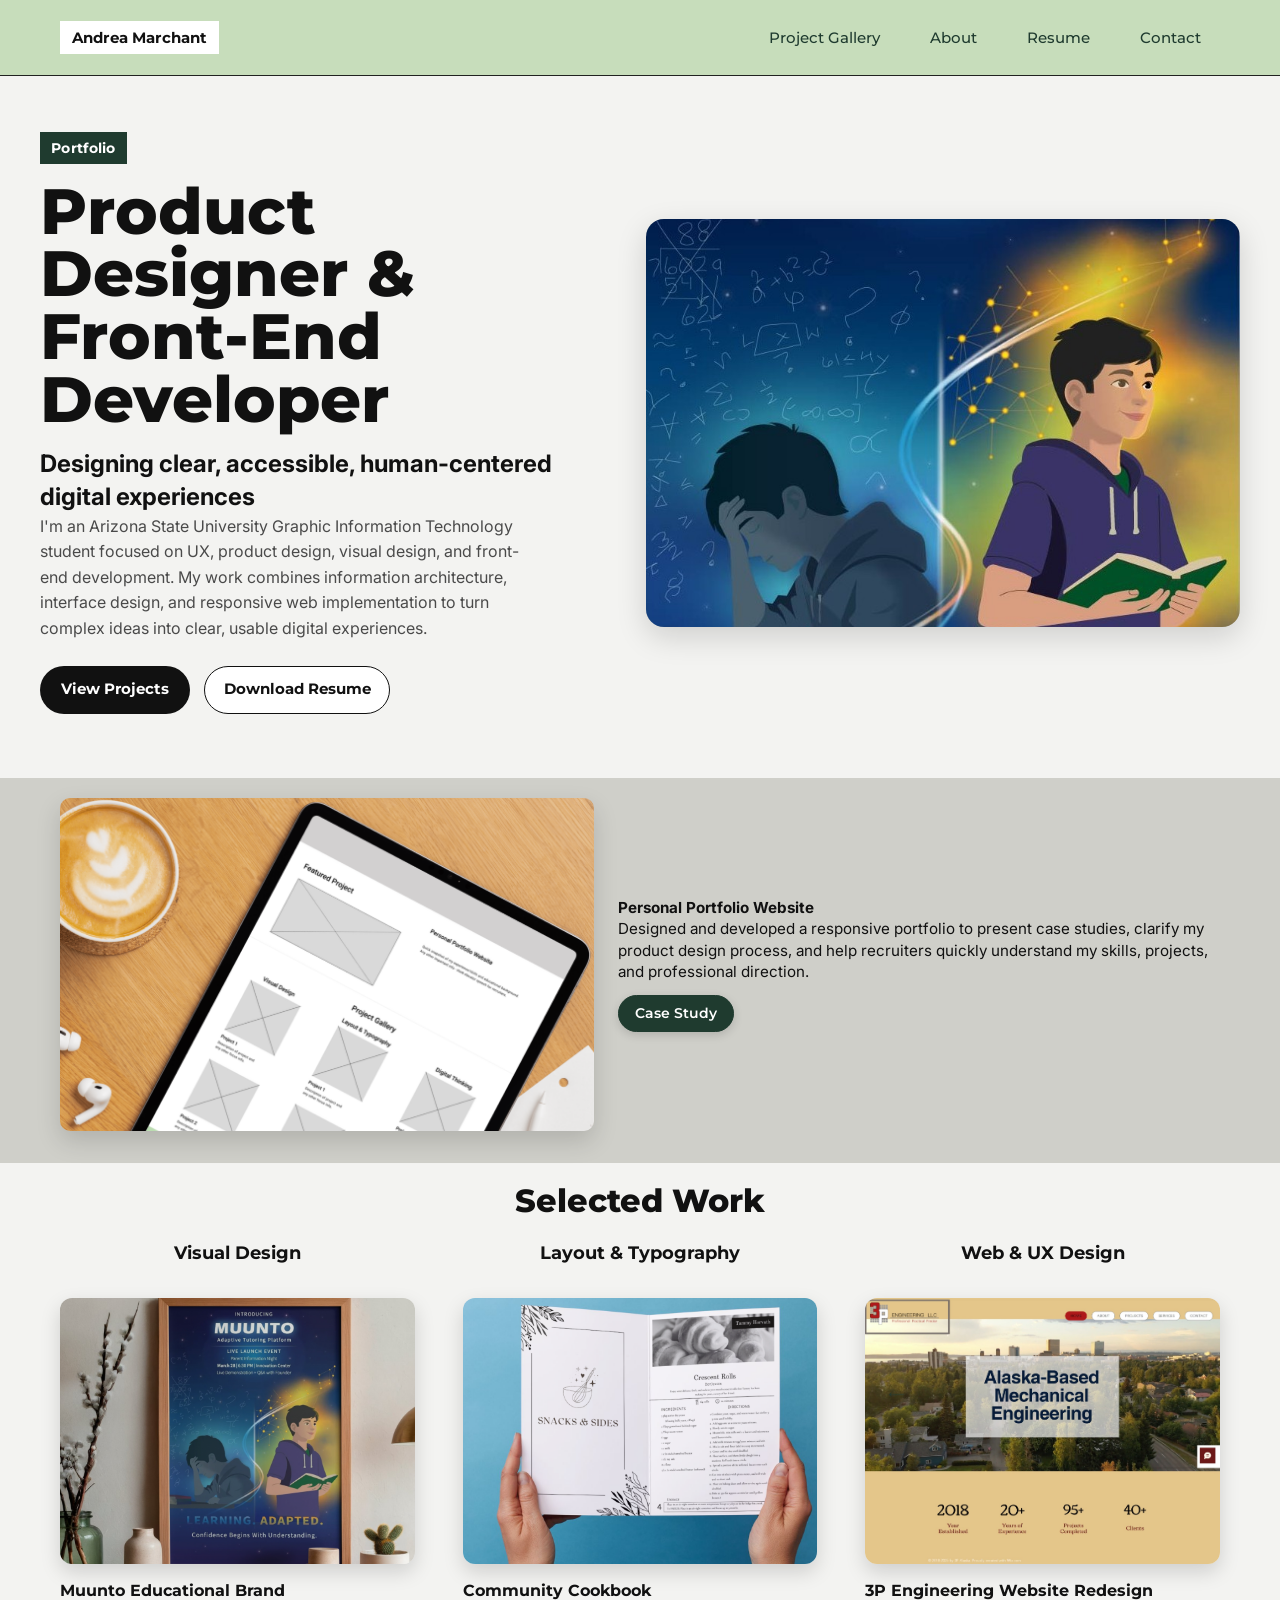
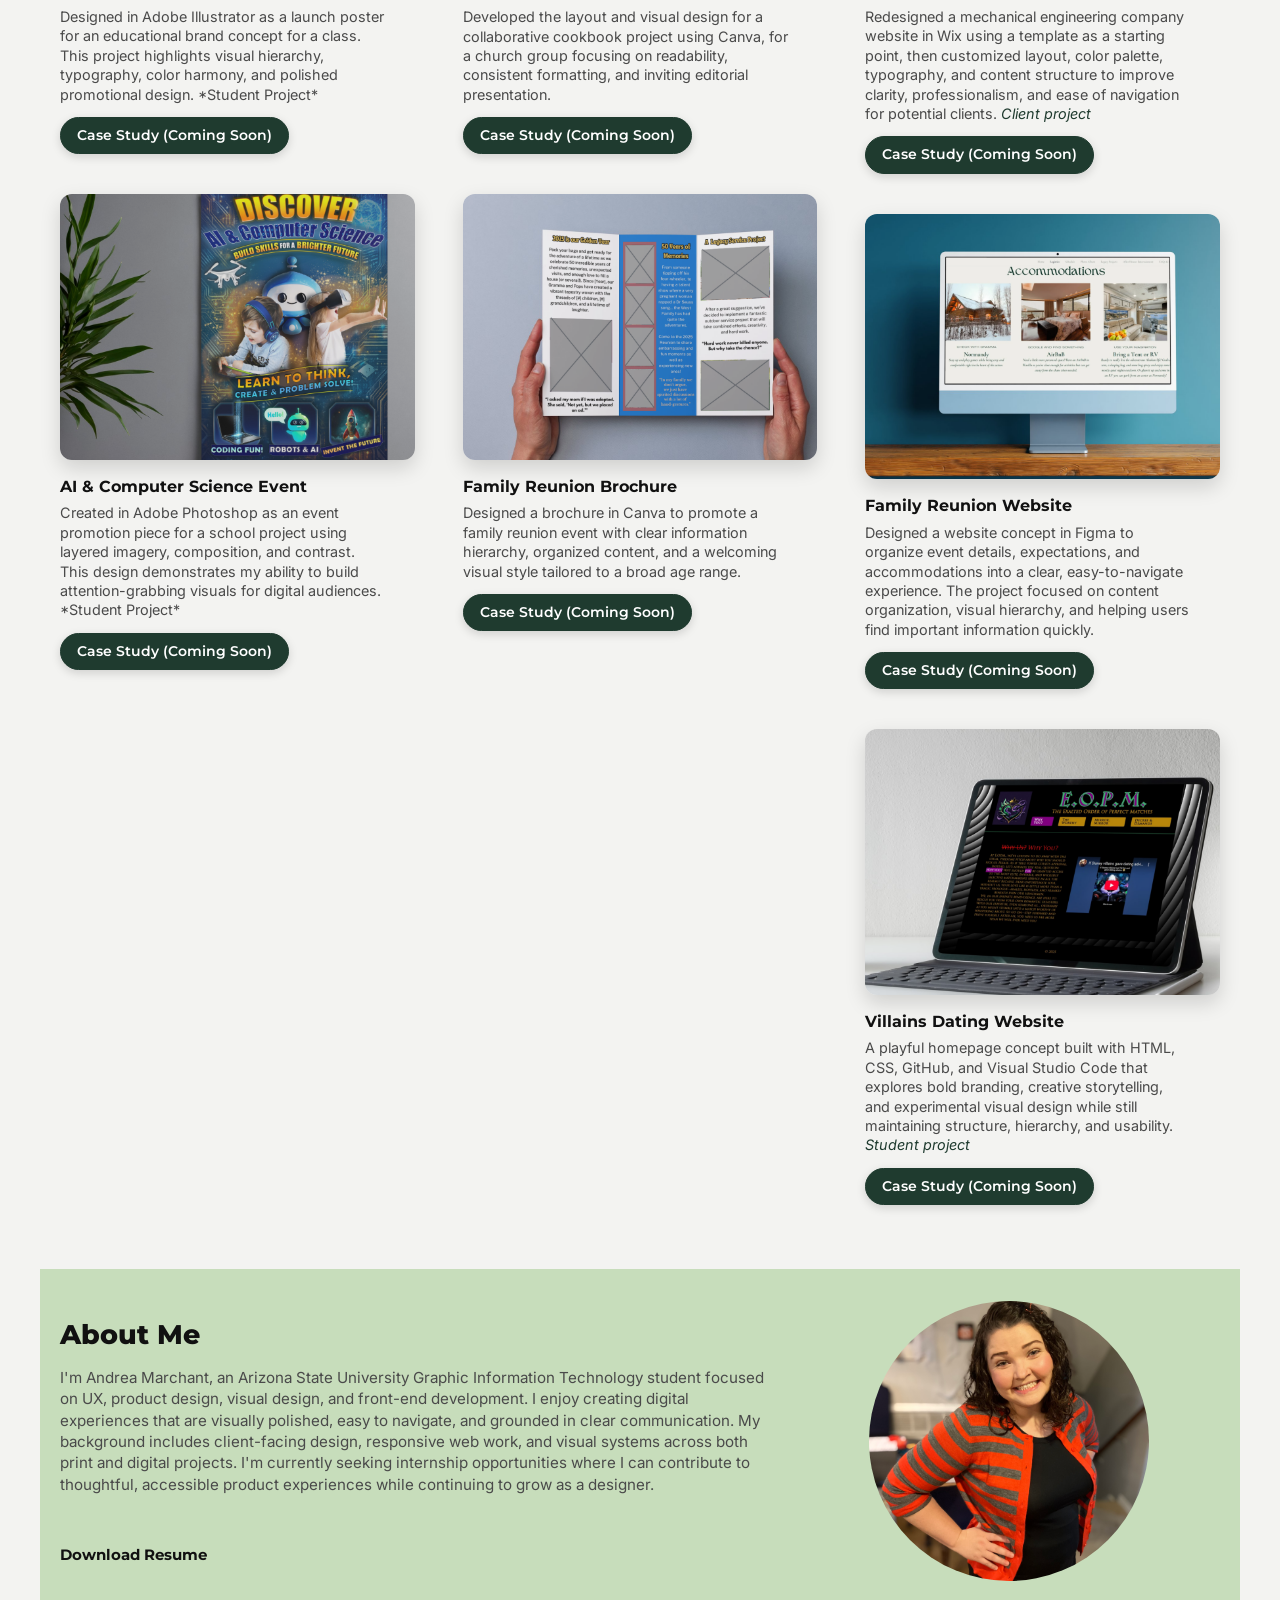
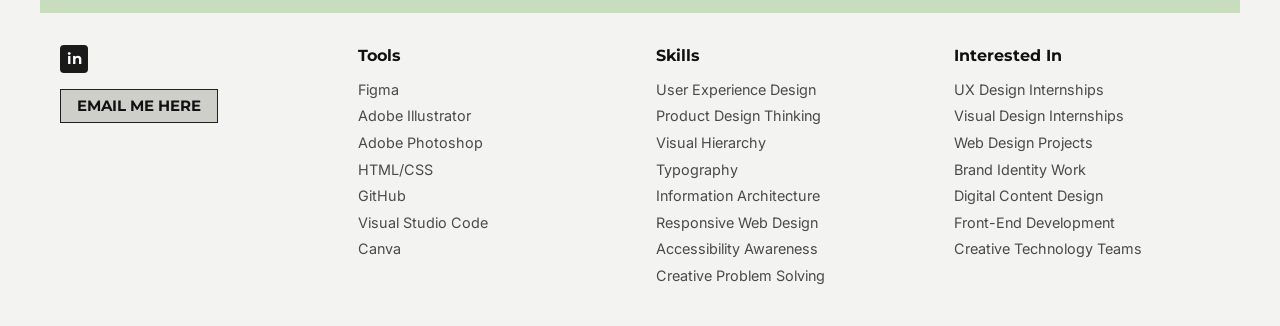
==== index.html @ f225ab4a "addition of engineering cs" ====
<!DOCTYPE html>
<html lang="en">
<head>
  <meta charset="UTF-8" />
  <meta name="viewport" content="width=device-width, initial-scale=1.0" />
  <title>Andrea Marchant | Portfolio</title>
  <meta
    name="description"
    content="Portfolio of Andrea Marchant, ASU Graphic Information Technology (UX) student and visual designer growing into UX."
  />
  <link rel="preconnect" href="https://fonts.googleapis.com" />
  <link rel="preconnect" href="https://fonts.gstatic.com" crossorigin />
  <link
    href="https://fonts.googleapis.com/css2?family=Montserrat:wght@400;500;600;700;800&family=Inter:wght@400;500;600;700&display=swap"
    rel="stylesheet"
  />
  <link rel="stylesheet" href="styles.css" />
  <link rel="icon" type="image/png" href="/andreamarchant/favicon.png">
</head>
<body>
  <header class="site-header">
    <div class="header-inner">
      <a href="#top" class="brand">Andrea Marchant</a>

      <nav class="main-nav" aria-label="Main Navigation">
        <ul>
            <li><a href="#projects">Project Gallery</a></li>
            <li><a href="#about">About</a></li>
            <li><a href="projects/Andrea - UX Resume.pdf">Resume</a></li>
            <li><a href="#contact">Contact</a></li>
        </ul>
      </nav>
    </div>
  </header>

  <main id="top">
    <section class="hero-section">
  <div class="hero-shell">
    <div class="hero-text">
      <p class="hero-eyebrow">Portfolio</p>
      <h1>Product Designer & Front-End Developer</h1>
      <h2>Designing clear, accessible, human-centered digital experiences</h2>
        <p class="hero-description">
          I'm an Arizona State University Graphic Information Technology student focused on UX,
          product design, visual design, and front-end development. My work combines information
          architecture, interface design, and responsive web implementation to turn complex ideas
          into clear, usable digital experiences.
        </p>

      <div class="hero-actions">
        <a href="#projects" class="hero-button primary-button">View Projects</a>
        <a href="projects/Andrea - UX Resume.pdf" class="hero-button secondary-button">Download Resume</a>
      </div>
    </div>

    <div class="hero-visual">
      <div class="hero-image-frame">
        <img
          src="images/muunto-launch-poster.jpg"
          alt="Muunto company launch poster design"
        />
      </div>
    </div>
  </div>
</section>

<section class="featured-project">
  <div class="container">
    <div class="featured-card">

      <img src="images/portfolio-mockup.png" alt="Portfolio Website Preview">

      <div class="featured-content">
        <h3>Personal Portfolio Website</h3>

          <p>
            Designed and developed a responsive portfolio to present case studies, clarify my
            product design process, and help recruiters quickly understand my skills, projects,
            and professional direction.
          </p>

        <div class="case-study-actions">
                <a href="projects/portfolio.html" class="cs-button">Case Study</a>
        </div>

      </div>

    </div>

  </div>
</section>

    <section id="projects" class="projects-section">
      <div class="section-heading centered">
        <h2>Selected Work</h2>
      </div>

      <div class="projects-grid">
        <div class="project-column">
          <h3 class="category-title">Visual Design</h3>

          <article class="project-card">
            <img
              src="images/muunto-launch-poster.png"
              alt="Muunto launch poster"
              class="project-image"
            />
            <h4>Muunto Educational Brand</h4>
            <p>
                Designed in Adobe Illustrator as a launch poster for an educational  
                brand concept for a class. This project highlights visual hierarchy, 
                typography, color harmony, and polished promotional design. *Student Project*
            </p>

            <div class="case-study-actions">
                <a href="projects/muunto.html" class="cs-button">Case Study (Coming Soon)</a>
            </div>
          </article>

          <article class="project-card">
            <img
              src="images/ai-cs poster Mockup.png"
              alt="AI computer science poster"
              class="project-image"
            />
            <h4>AI & Computer Science Event</h4>
            <p>
                Created in Adobe Photoshop as an event promotion piece for a school 
                project using layered imagery, composition, and contrast. This design 
                demonstrates my ability to build attention-grabbing visuals for digital audiences.
                *Student Project*
            </p>
            <div class="case-study-actions">
                <a href="projects/ai-poster.html" class="cs-button">Case Study (Coming Soon)</a>
            </div>
          </article>
        </div>

        <div class="project-column">
          <h3 class="category-title">Layout &amp; Typography</h3>

          <article class="project-card">
            <img
              src="images/community-cookbook.png"
              alt="Community cookbook design"
              class="project-image"
            />
            <h4>Community Cookbook</h4>
            <p> 
                Developed the layout and visual design for a collaborative cookbook project using Canva, 
                for a church group focusing on readability, consistent formatting, and  
                inviting editorial presentation.
            </p>
            <div class="case-study-actions">
                <a href="projects/cookbook.html" class="cs-button">Case Study (Coming Soon)</a>
            </div>
          </article>

          <article class="project-card">
            <img
              src="images/reunion-brochure.png"
              alt="Family reunion brochure"
              class="project-image"
            />
            <h4>Family Reunion Brochure</h4>
            <p>
                Designed a brochure in Canva to promote a family reunion event with clear information 
                hierarchy, organized content, and a welcoming visual style tailored to a
                broad age range.
            </p>
            <div class="case-study-actions">
                <a href="projects/brochure.html" class="cs-button">Case Study (Coming Soon)</a>
            </div>
          </article>
        </div>

        <div class="project-column">
          <h3 class="category-title">Web & UX Design</h3>

          <article class="project-card">
            <img
              src="images/engineering-company-website.jpg"
              alt="3P Engineering website redesign"
              class="project-image"
            />
            <h4>3P Engineering Website Redesign</h4>
            <p>
              Redesigned a mechanical engineering company website in Wix using a template as a starting
              point, then customized layout, color palette, typography, and content structure to improve
              clarity, professionalism, and ease of navigation for potential clients. <em>Client project</em>
            </p>
            <div class="case-study-actions">
              <a href="projects/3p-engineering.html" class="cs-button">Case Study (Coming Soon)</a>
            </div>
          </article>

          <article class="project-card">
            <img
              src="images/reunion-website_accomodations.png"
              alt="Family reunion website"
              class="project-image"
            />
            <h4>Family Reunion Website</h4>
            <p>
              Designed a website concept in Figma to organize event details, expectations, and accommodations
              into a clear, easy-to-navigate experience. The project focused on content organization,
              visual hierarchy, and helping users find important information quickly.
            </p>
            <div class="case-study-actions">
                <a href="projects/reunion-website.html" class="cs-button">Case Study (Coming Soon)</a>
            </div>
          </article>

          <article class="project-card">
            <img
              src="images/eopm-website-concept.png"
              alt="Villain dating website"
              class="project-image"
            />
            <h4>Villains Dating Website</h4>
            <p>
              A playful homepage concept built with HTML, CSS, GitHub, and Visual Studio Code that explores
              bold branding, creative storytelling, and experimental visual design while still maintaining
              structure, hierarchy, and usability. <em>Student project</em>
            </p>
            <div class="case-study-actions">
                <a href="projects/eopm.html" class="cs-button">Case Study (Coming Soon)</a>
            </div>
          </article>
        </div>
      </div>
    </section>

    <section id="about" class="about-section">
      <div class="about-content">
        <div class="about-text">
          <h2>About Me</h2>
          <p>
            I'm Andrea Marchant, an Arizona State University Graphic Information Technology
            student focused on UX, product design, visual design, and front-end development.
            I enjoy creating digital experiences that are visually polished, easy to navigate,
            and grounded in clear communication. My background includes client-facing design,
            responsive web work, and visual systems across both print and digital projects.
            I'm currently seeking internship opportunities where I can contribute to thoughtful,
            accessible product experiences while continuing to grow as a designer.
          </p>

          <a id="resume" href="projects/Andrea - UX Resume.pdf" class="resume-link">Download Resume</a>
        </div>

        <div class="about-visual">
          <img
            src="images/Andrea 2.jpg"
            alt="Portrait of Andrea"
            class="ellipse-placeholder"
          />
        </div>
      </div>
    </section>
  </main>

  <footer id="contact" class="site-footer">
    <div class="footer-grid">
      <div class="footer-column contact-column">
        <a href="https://www.linkedin.com/in/andrea-marchant-09262a3b6" 
            class="linkedin-icon"
            target="_blank"
            rel="noopener">
            in
        </a>
        <a href="mailto:almarch3@asu.edu" class="email-box">EMAIL ME HERE</a>
      </div>

      <div class="footer-column">
        <h3>Tools</h3>
        <ul>
          <li>Figma</li>
          <li>Adobe Illustrator</li>
          <li>Adobe Photoshop</li>
          <li>HTML/CSS</li>
          <li>GitHub</li>
          <li>Visual Studio Code</li>
          <li>Canva</li>
        </ul>
      </div>

      <div class="footer-column">
        <h3>Skills</h3>
        <ul>
          <li>User Experience Design</li>
          <li>Product Design Thinking</li>
          <li>Visual Hierarchy</li>
          <li>Typography</li>
          <li>Information Architecture</li>
          <li>Responsive Web Design</li>
          <li>Accessibility Awareness</li>
          <li>Creative Problem Solving</li>
        </ul>
      </div>

      <div class="footer-column">
        <h3>Interested In</h3>
        <ul>
          <li>UX Design Internships</li>
          <li>Visual Design Internships</li>
          <li>Web Design Projects</li>
          <li>Brand Identity Work</li>
          <li>Digital Content Design</li>
          <li>Front-End Development</li>
          <li>Creative Technology Teams</li>
        </ul>
      </div>
    </div>
  </footer>
</body>
</html>
---- styles.css ----
:root {
  --bg: #f3f3f1;
  --green: #c7ddbb;
  --dk-green: #1f3b2f;
  --text: #111111;
  --muted: #4a4a4a;
  --border: #cfcfc9;
  --border-dark: #202220;
  --shadow: rgba(0,0,0,0.15);
  --white: #ffffff;
  --max-width: 1200px;
  --radius: 10px;
}

* {
  box-sizing: border-box;
  margin: 0;
  padding: 0;
}

html {
  scroll-behavior: smooth;
  scroll-padding-top: 110px;
}

body {
  background: var(--bg);
  color: var(--text);
  font-family: "Inter", sans-serif;
  line-height: 1.4;
}

img {
  display: block;
  width: 100%;
  max-width: 100%;
}

a {
  color: inherit;
  text-decoration: none;
}

ul {
  list-style: none;
}

/* Header */
.site-header {
    position: sticky;
    top: 0;
    z-index: 1000;
    background: var(--green);
    backdrop-filter: blur(10px);
    -webkit-backdrop-filter: blur(10px);
    border-bottom: 1px solid var(--border-dark);
}

.header-inner {
  max-width: var(--max-width);
  margin: 0 auto;
  padding: 1rem 1.25rem;
  display: flex;
  justify-content: space-between;
  align-items: center;
  gap: 1rem;
}

.brand {
  display: inline-block;
  background: var(--white);
  padding: 0.35rem 0.75rem;
  font-family: "Montserrat", sans-serif;
  font-size: 0.95rem;
  font-weight: 700;
  letter-spacing: 0.01em;
}

.main-nav {
  display: flex;
  align-items: center;
  gap: 1.5rem;
  flex-wrap: wrap;
}

.main-nav a {
  font-family: "Montserrat", sans-serif;
  font-size: 0.95rem;
  font-weight: 500;
}

nav ul {
    display: flex;
    gap: 12px;
    list-style: none;
    padding: 0;
    margin: 0;
}

nav ul li a {
    display: inline-block;
    padding: 10px 18px;
    border-radius: 999px;
    text-decoration: none;
    color: var(--dk-green);
    background: transparent;
    border: 1.5px solid transparent;
    transition: 
        background-color 0.25s ease, 
        color 0.25s ease, 
        box-shadow 0.25s ease, 
        border-color 0.25s ease, 
        transform 0.2s ease;
}

nav ul li a:hover {
    background: var(--white);
    border-color: var(--border-dark);
    box-shadow: 0 4px 14px var(--shadow);
    transform: translateY(-1px);
}

nav ul li a.active,
nav ul li a[aria-current="page"] {
    background: var(--white);
    color: var(--dk-green);
    border-color: var(--border-dark);
    box-shadow: 0 4px 14px var(--shadow);
}

/* Hero */
.hero-section {
  padding: 3.5rem 1.25rem 4rem;
}

.hero-shell {
  max-width: var(--max-width);
  margin: 0 auto;
  display: grid;
  grid-template-columns: 1fr 1.05fr;
  gap: 2.5rem;
  align-items: center;
}

.hero-text {
  max-width: 520px;
}

.hero-eyebrow {
  display: inline-block;
  margin-bottom: 1rem;
  padding: 0.35rem 0.7rem;
  background: var(--dk-green);
  font-family: "Montserrat", sans-serif;
  font-size: 0.9rem;
  font-weight: 700;
  letter-spacing: 0.02em;
  color: var(--white);
}

.hero-text h1 {
  font-family: "Montserrat", sans-serif;
  font-size: clamp(2.6rem, 5vw, 4.4rem);
  font-weight: 800;
  line-height: 0.98;
  margin-bottom: 1rem;
}

.hero-description {
  max-width: 480px;
  font-size: 1rem;
  line-height: 1.6;
  color: var(--muted);
  margin-bottom: 1.5rem;
}

.hero-actions {
  display: flex;
  gap: 0.9rem;
  flex-wrap: wrap;
}

.hero-button {
  display: inline-flex;
  align-items: center;
  justify-content: center;
  min-width: 150px;
  padding: 0.8rem 1.15rem;
  border-radius: 999px;
  font-family: "Montserrat", sans-serif;
  font-size: 0.92rem;
  font-weight: 700;
  transition: transform 0.2s ease, opacity 0.2s ease, background 0.2s ease;
}

.hero-button:hover {
  transform: translateY(-1px);
}

.primary-button {
  background: var(--text);
  color: var(--white);
}

.secondary-button {
  background: var(--white);
  border: 1px solid var(--text);
}

.hero-visual {
  display: flex;
  justify-content: flex-end;
}

.hero-image-frame {
  width: 100%;
  max-width: 640px;
  border-radius: 18px;
  overflow: hidden;
  background: var(--border);
  box-shadow: 0 10px 30px var(--shadow);
}

.hero-image-frame img {
  width: 100%;
  aspect-ratio: 16 / 11;
  object-fit: cover;
}

/* Responsive hero */
@media (max-width: 980px) {
  .hero-shell {
    grid-template-columns: 1fr;
    gap: 2rem;
  }

  .hero-text {
    max-width: 100%;
  }

  .hero-description {
    max-width: 100%;
  }

  .hero-visual {
    justify-content: flex-start;
  }

  .hero-image-frame {
    max-width: 100%;
  }
}

@media (max-width: 700px) {
  .hero-section {
    padding: 2rem 1.25rem 3rem;
  }

  .hero-actions {
    flex-direction: column;
    align-items: flex-start;
  }

  .hero-button {
    width: 100%;
    max-width: 220px;
  }
}

/* Featured Project */
.featured-project {
  padding: 1.25rem 0 2rem;
  background: var(--border);
}

.featured-project .container {
    max-width: var(--max-width);
    margin: 0 auto;
    padding: 0 1.25rem;
}

.featured-card {
  display: grid;
  grid-template-columns: minmax(280px, 42%) 1fr;
  gap: 1.5rem;
  align-items: center;
}

.featured-card img {
  width: 100%;
  aspect-ratio: 16/10;
  object-fit: cover;
  object-position: center top;
  border-radius: 10px;
  box-shadow: 0 10px 25px var(--shadow);
}

.featured-content h3 {
    font-size: 0.95rem;
    line-height: 1.4;
}

.featured-content p {
    font-size: 0.95rem;
    line-height: 1.4;
}

.project-button {
  display: inline-block;
  margin-top: 1rem;
  padding: 10px 18px;
  background: var(--dk-green);
  color: white;
  border-radius: 6px;
  text-decoration: none;
}

.project-button:hover {
  background: var(--dk-green);
}

/* Case Study Button Container */
.case-study-actions {
  margin-top: 0.8rem;
}

.cs-button {
  display: inline-flex;
  align-items: center;
  justify-content: center;

  padding: 8px 16px;

  font-family: "Montserrat", sans-serif;
  font-size: 0.85rem;
  font-weight: 600;

  color: var(--white);
  background: var(--dk-green);

  border-radius: 999px;
  border: 1px solid var(--dk-green);

  transition: 
    transform 0.2s ease,
    box-shadow 0.2s ease,
    background 0.2s ease;

  box-shadow: 0 3px 10px var(--shadow);
}

.cs-button:hover {
  background: #163024;
  transform: translateY(-1px);
  box-shadow: 0 6px 16px var(--shadow);
}

.cs-button:active {
  transform: translateY(0);
  box-shadow: 0 2px 6px var(--shadow);
}

/* Shared sections */
.projects-section,
.about-section,
.site-footer {
  max-width: var(--max-width);
  margin: 0 auto;
}

.projects-section {
  padding: 1rem 1.25rem 3.5rem;
}

.section-heading.centered {
  text-align: center;
  margin-bottom: 1rem;
}

.section-heading h2 {
  font-family: "Montserrat", sans-serif;
  font-size: 2rem;
  font-weight: 800;
}

/* Projects */
.projects-grid {
  display: grid;
  grid-template-columns: repeat(3, 1fr);
  gap: 3rem;
  margin-top: 1rem;
}

.project-column {
  display: flex;
  flex-direction: column;
  gap: 2rem;
}

.category-title {
  font-family: "Montserrat", sans-serif;
  font-size: 1.15rem;
  font-weight: 700;
  text-align: center;
}

.project-card {
  display: flex;
  flex-direction: column;
  align-items: flex-start;
  padding-bottom: 0.5rem;
}

.project-card .project-image {
  border-radius: 12px;
  box-shadow: 0 8px 20px var(--shadow);
}

.project-card h4 {
  margin-top: 0.15rem;
}

.project-card p em {
  font-style: italic;
  color: var(--dk-green);
}

.project-image {
  width: 100%;
  aspect-ratio: 4 / 3;
  object-fit: cover;
  margin-bottom: 0.85rem;
}

.project-card h4 {
  font-family: "Montserrat", sans-serif;
  font-size: 1rem;
  font-weight: 700;
  margin-bottom: 0.3rem;
}

.project-card p {
  max-width: 92%;
  font-size: 0.9rem;
  color: var(--muted);
  line-height: 1.35;
}

/* About */
.about-section {
  background: var(--green);
  padding: 2rem 1.25rem;
}

.about-content {
  display: grid;
  grid-template-columns: 1.25fr 0.75fr;
  align-items: center;
  gap: 2rem;
}

.about-text h2 {
  font-family: "Montserrat", sans-serif;
  font-size: 1.7rem;
  font-weight: 800;
  margin-bottom: 0.8rem;
}

.about-text p {
  max-width: 760px;
  font-size: 0.95rem;
  color: var(--muted);
  margin-bottom: 3rem;
}

.resume-link {
  display: inline-block;
  font-family: "Montserrat", sans-serif;
  font-size: 0.95rem;
  font-weight: 700;
}

.about-visual {
  display: flex;
  justify-content: center;
  align-items: center;
}

.ellipse-placeholder {
  width: 280px;
  height: 280px;
  border-radius: 50%;
  object-fit: cover;
}

/* Footer */
.site-footer {
  padding: 2rem 1.25rem 2.5rem;
}

.footer-grid {
  display: grid;
  grid-template-columns: 1fr 1fr 1fr 1fr;
  gap: 2rem;
  align-items: start;
}

.footer-column h3 {
  font-family: "Montserrat", sans-serif;
  font-size: 1rem;
  font-weight: 700;
  margin-bottom: 0.8rem;
}

.footer-column ul {
  display: grid;
  gap: 0.4rem;
}

.footer-column li {
  font-size: 0.9rem;
  color: var(--muted);
}

.contact-column {
  display: flex;
  flex-direction: column;
  align-items: flex-start;
  gap: 1rem;
}

.linkedin-icon {
  width: 28px;
  height: 28px;
  border-radius: 4px;
  background: #1a1a1a;
  color: #ffffff;
  display: inline-flex;
  align-items: center;
  justify-content: center;
  font-family: "Montserrat", sans-serif;
  font-size: 0.95rem;
  font-weight: 700;
  text-transform: lowercase;
}

.email-box {
  display: inline-flex;
  align-items: center;
  justify-content: center;
  min-width: 110px;
  padding: 0.35rem 1rem;
  background: var(--border);
  border: 1px solid var(--border-dark);
  font-family: "Montserrat", sans-serif;
  font-size: 0.95rem;
  font-weight: 700;
}

/* Hover */
.main-nav a:hover,
.resume-link:hover,
.footer-column a:hover,
.project-card:hover h4 {
  opacity: 0.75;
}

/* Responsive */
@media (max-width: 980px) {
  .projects-grid,
  .footer-grid,
  .about-content {
    grid-template-columns: 1fr 1fr;
  }

  .project-column:last-child,
  .footer-column:last-child {
    grid-column: span 2;
  }

  .hero-grid {
    grid-template-columns: 1fr;
  }

  .hero-panel:nth-child(2),
  .hero-panel:nth-child(3) {
    display: none;
  }
}

@media (max-width: 700px) {
  .header-inner,
  .projects-grid,
  .footer-grid,
  .about-content {
    grid-template-columns: 1fr;
    display: grid;
  }

  .header-inner {
    gap: 1rem;
  }

  .main-nav {
    gap: 1rem;
  }

  .project-column:last-child,
  .footer-column:last-child {
    grid-column: span 1;
  }

  .hero-panel {
    height: 320px;
  }

  .hero-overlay-card {
    width: calc(100% - 2rem);
    padding: 1.5rem 1.25rem;
  }

  .about-text p {
    margin-bottom: 1.5rem;
  }

  .ellipse-placeholder {
    width: 220px;
    height: 220px;
  }
}

@media (max-width: 768px) {
    .featured-card {
        grid-template-columns: 1fr;
        align-items: flex-start;
    }

    .featured-card img {
        width: 100%;
        max-width: 100%;
        aspect-ratio: 16/10;
    }
}

@media (min-width: 1200px) {
    .featured-card {
        grid-template-columns: minmax(360px, 46%) 1fr;
    }
}

/* =========================================
   CASE STUDY PAGE
========================================= */

.case-study-main {
  display: block;
}

.case-hero {
  padding: 3.5rem 1.25rem 2rem;
}

.case-hero-inner,
.case-content,
.case-footer-inner {
  max-width: 860px;
  margin: 0 auto;
}

.case-eyebrow,
.section-label {
  display: inline-block;
  margin-bottom: 0.9rem;
  padding: 0.35rem 0.7rem;
  background: var(--dk-green);
  color: var(--white);
  font-family: "Montserrat", sans-serif;
  font-size: 0.8rem;
  font-weight: 700;
  letter-spacing: 0.04em;
  text-transform: uppercase;
  border-radius: 999px;
}

.case-hero h1 {
  font-family: "Montserrat", sans-serif;
  font-size: clamp(2.5rem, 6vw, 4.6rem);
  font-weight: 800;
  line-height: 0.98;
  margin-bottom: 1rem;
  max-width: 11ch;
}

.case-lead {
  max-width: 720px;
  font-size: 1.05rem;
  line-height: 1.65;
  color: var(--muted);
  margin-bottom: 2rem;
}

.case-meta {
  display: grid;
  grid-template-columns: repeat(2, minmax(0, 1fr));
  gap: 1rem;
}

.case-meta-card {
  background: var(--white);
  border: 1px solid var(--border-dark);
  border-radius: 16px;
  padding: 1rem 1rem 0.95rem;
  box-shadow: 0 8px 20px var(--shadow);
}

.case-meta-card span {
  display: block;
  margin-bottom: 0.35rem;
  font-family: "Montserrat", sans-serif;
  font-size: 0.78rem;
  font-weight: 700;
  letter-spacing: 0.05em;
  text-transform: uppercase;
  color: var(--dk-green);
}

.case-meta-card p {
  margin: 0;
  font-size: 0.95rem;
  line-height: 1.45;
  color: var(--text);
}

.case-section {
  padding: 2.5rem 1.25rem;
}

.case-section.alt {
  background: #e8eee2;
  border-top: 1px solid var(--border);
  border-bottom: 1px solid var(--border);
}

.case-content h2 {
  font-family: "Montserrat", sans-serif;
  font-size: clamp(1.9rem, 4.2vw, 3rem);
  font-weight: 800;
  line-height: 1.05;
  margin-bottom: 1rem;
  max-width: 15ch;
}

.case-content p {
  font-size: 1rem;
  line-height: 1.7;
  color: var(--muted);
  margin-bottom: 1rem;
}

.case-image-grid {
  display: grid;
  gap: 1rem;
  margin-top: 1.5rem;
}

.case-image-grid.two-up {
  grid-template-columns: repeat(2, minmax(0, 1fr));
}

.case-image-grid.four-up {
  grid-template-columns: repeat(4, minmax(0, 1fr));
}

.case-image {
  margin: 0;
}

.case-image img {
  border-radius: 14px;
  border: 1px solid var(--border-dark);
  box-shadow: 0 8px 20px var(--shadow);
  aspect-ratio: 4 / 3;
  object-fit: cover;
}

.case-image figcaption {
  margin-top: 0.6rem;
  font-size: 0.88rem;
  color: var(--muted);
}

.process-list {
  display: grid;
  gap: 1rem;
  margin-top: 1.5rem;
}

.process-step {
  display: grid;
  grid-template-columns: 58px 1fr;
  gap: 1rem;
  align-items: start;
  background: var(--white);
  border: 1px solid var(--border-dark);
  border-radius: 16px;
  padding: 1rem 1.1rem;
  box-shadow: 0 6px 18px var(--shadow);
}

.step-number {
  width: 46px;
  height: 46px;
  border-radius: 999px;
  background: var(--green);
  color: var(--dk-green);
  border: 1px solid var(--border-dark);
  display: grid;
  place-items: center;
  font-family: "Montserrat", sans-serif;
  font-size: 0.88rem;
  font-weight: 700;
}

.process-step h3,
.decision-card h3 {
  font-family: "Montserrat", sans-serif;
  font-size: 1rem;
  font-weight: 700;
  margin-bottom: 0.45rem;
}

.process-step p,
.decision-card p {
  margin: 0;
  font-size: 0.95rem;
  line-height: 1.6;
  color: var(--muted);
}

.decision-grid {
  display: grid;
  grid-template-columns: repeat(3, minmax(0, 1fr));
  gap: 1rem;
  margin-top: 1.5rem;
}

.decision-card {
  background: var(--white);
  border: 1px solid var(--border-dark);
  border-radius: 16px;
  padding: 1.1rem;
  box-shadow: 0 6px 18px var(--shadow);
}

.case-footer-nav {
  padding: 2rem 1.25rem 3.5rem;
}

.case-footer-inner {
  padding-top: 1.25rem;
  border-top: 1px solid var(--border-dark);
  display: flex;
  justify-content: space-between;
  align-items: center;
  gap: 1rem;
}

.case-footer-inner a {
  font-family: "Montserrat", sans-serif;
  font-size: 0.95rem;
  font-weight: 700;
}

.case-footer-inner a:hover {
  opacity: 0.75;
}

@media (max-width: 900px) {
  .decision-grid,
  .case-image-grid.four-up {
    grid-template-columns: repeat(2, minmax(0, 1fr));
  }
}

@media (max-width: 700px) {
  .case-meta,
  .case-image-grid.two-up,
  .case-image-grid.four-up,
  .decision-grid {
    grid-template-columns: 1fr;
  }

  .process-step {
    grid-template-columns: 1fr;
  }

  .case-footer-inner {
    flex-direction: column;
    align-items: flex-start;
  }

  .case-hero {
    padding-top: 2.5rem;
  }
}

.main-nav a.active {
  background: var(--white);
  padding: 6px 10px;
  border-radius: 6px;
}

.case-highlight{
  background:#eef2ea;
  padding:20px;
  border-radius:12px;
  margin:30px 0;
}

.case-outcomes{
  margin-top:10px;
  padding-left:18px;
}

.case-content h3 {
  font-family: "Montserrat", sans-serif;
  font-size: 1rem;
  font-weight: 700;
  margin-bottom: 0.45rem;
  color: var(--text);
}

.case-content ul {
  margin: 0;
  padding-left: 1.2rem;
  color: var(--muted);
}

.case-content li {
  margin-bottom: 0.5rem;
  line-height: 1.6;
}

/* Keep section widths and spacing consistent */
.case-section .decision-grid {
  margin-top: 1.5rem;
}

/* Optional: make 3-card rows wrap more nicely on medium screens */
@media (max-width: 900px) {
  .decision-grid {
    grid-template-columns: repeat(2, minmax(0, 1fr));
  }
}

@media (max-width: 700px) {
  .decision-grid {
    grid-template-columns: 1fr;
  }
}
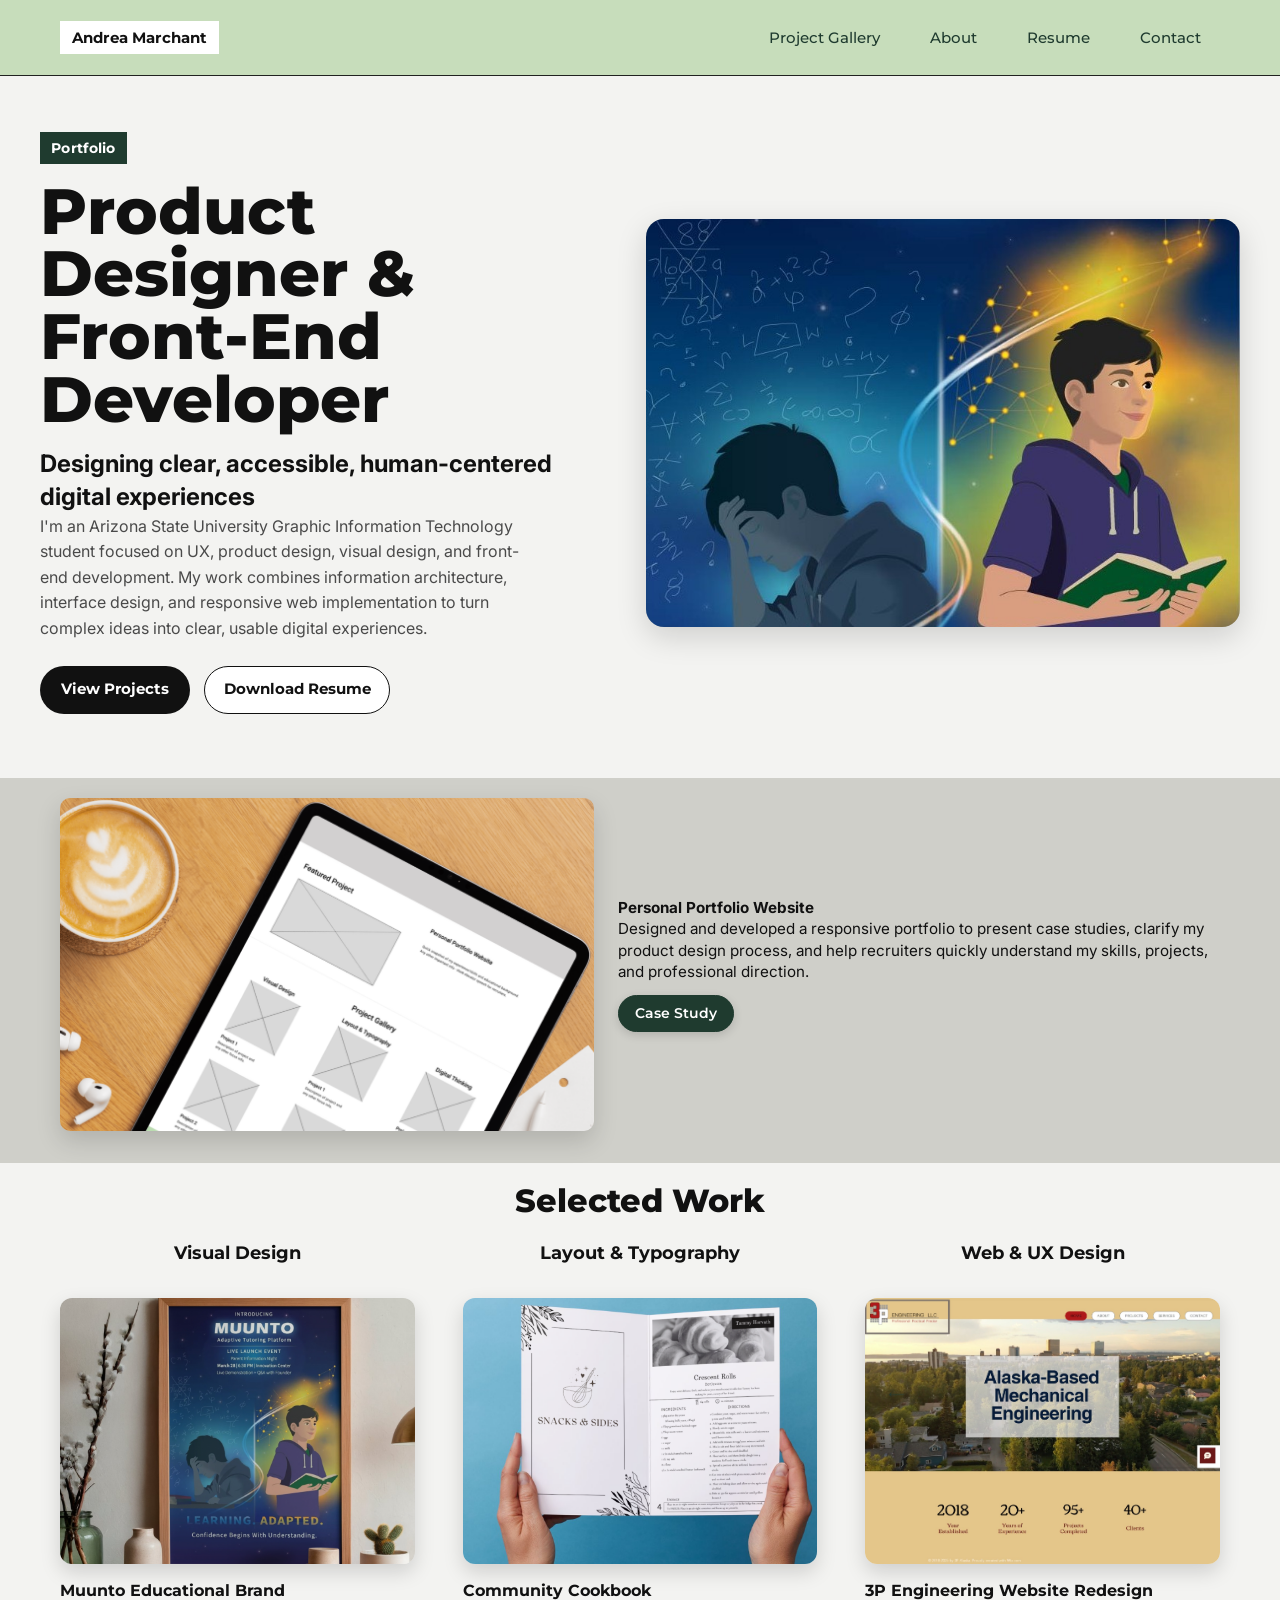
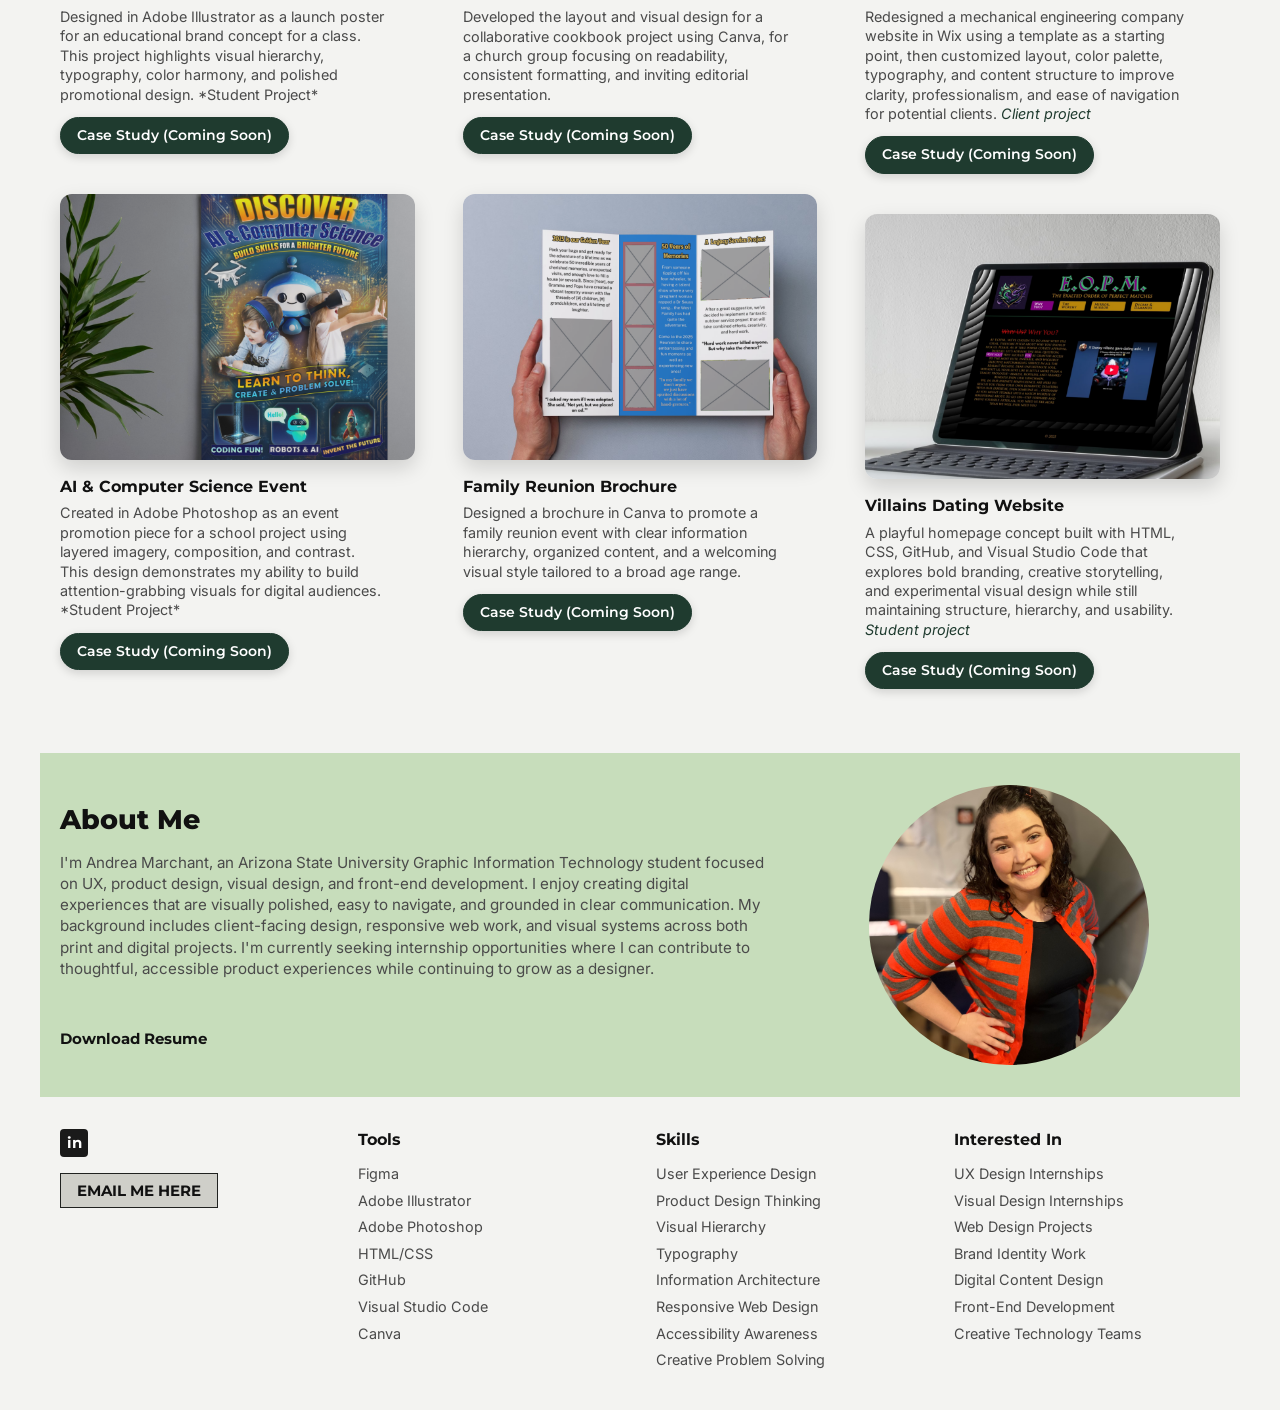
==== commit 239114a8: "deleted family reunion website" ====
--- a/index.html
+++ b/index.html
@@ -196,23 +196,6 @@
 
           <article class="project-card">
             <img
-              src="images/reunion-website_accomodations.png"
-              alt="Family reunion website"
-              class="project-image"
-            />
-            <h4>Family Reunion Website</h4>
-            <p>
-              Designed a website concept in Figma to organize event details, expectations, and accommodations
-              into a clear, easy-to-navigate experience. The project focused on content organization,
-              visual hierarchy, and helping users find important information quickly.
-            </p>
-            <div class="case-study-actions">
-                <a href="projects/reunion-website.html" class="cs-button">Case Study (Coming Soon)</a>
-            </div>
-          </article>
-
-          <article class="project-card">
-            <img
               src="images/eopm-website-concept.png"
               alt="Villain dating website"
               class="project-image"
--- a/styles.css
+++ b/styles.css
@@ -789,6 +789,33 @@
   color: var(--muted);
 }
 
+.research-inspiration {
+  margin-top: 2rem;
+  background: var(--white);
+  border: 1px solid var(--border-dark);
+  border-radius: 16px;
+  padding: 1.1rem;
+  box-shadow: 0 6px 18px var(--shadow);
+}
+
+.research-inspiration h3 {
+  margin-bottom: 0.85rem;
+}
+
+.inspiration-grid {
+  grid-template-columns: repeat(4, minmax(0, 1fr));
+  align-items: start;
+}
+
+.inspiration-grid .case-image img {
+  aspect-ratio: 3 / 2;
+  object-fit: cover;
+}
+
+.inspiration-grid .case-image figcaption {
+  text-align: center;
+}
+
 .process-list {
   display: grid;
   gap: 1rem;
@@ -876,8 +903,12 @@
 }
 
 @media (max-width: 900px) {
-  .decision-grid,
-  .case-image-grid.four-up {
+  .decision-grid {
+    grid-template-columns: repeat(2, minmax(0, 1fr));
+  }
+
+  .case-image-grid.four-up,
+  .inspiration-grid {
     grid-template-columns: repeat(2, minmax(0, 1fr));
   }
 }
@@ -885,8 +916,12 @@
 @media (max-width: 700px) {
   .case-meta,
   .case-image-grid.two-up,
+  .decision-grid {
+    grid-template-columns: 1fr;
+  }
+
   .case-image-grid.four-up,
-  .decision-grid {
+  .inspiration-grid {
     grid-template-columns: 1fr;
   }
 
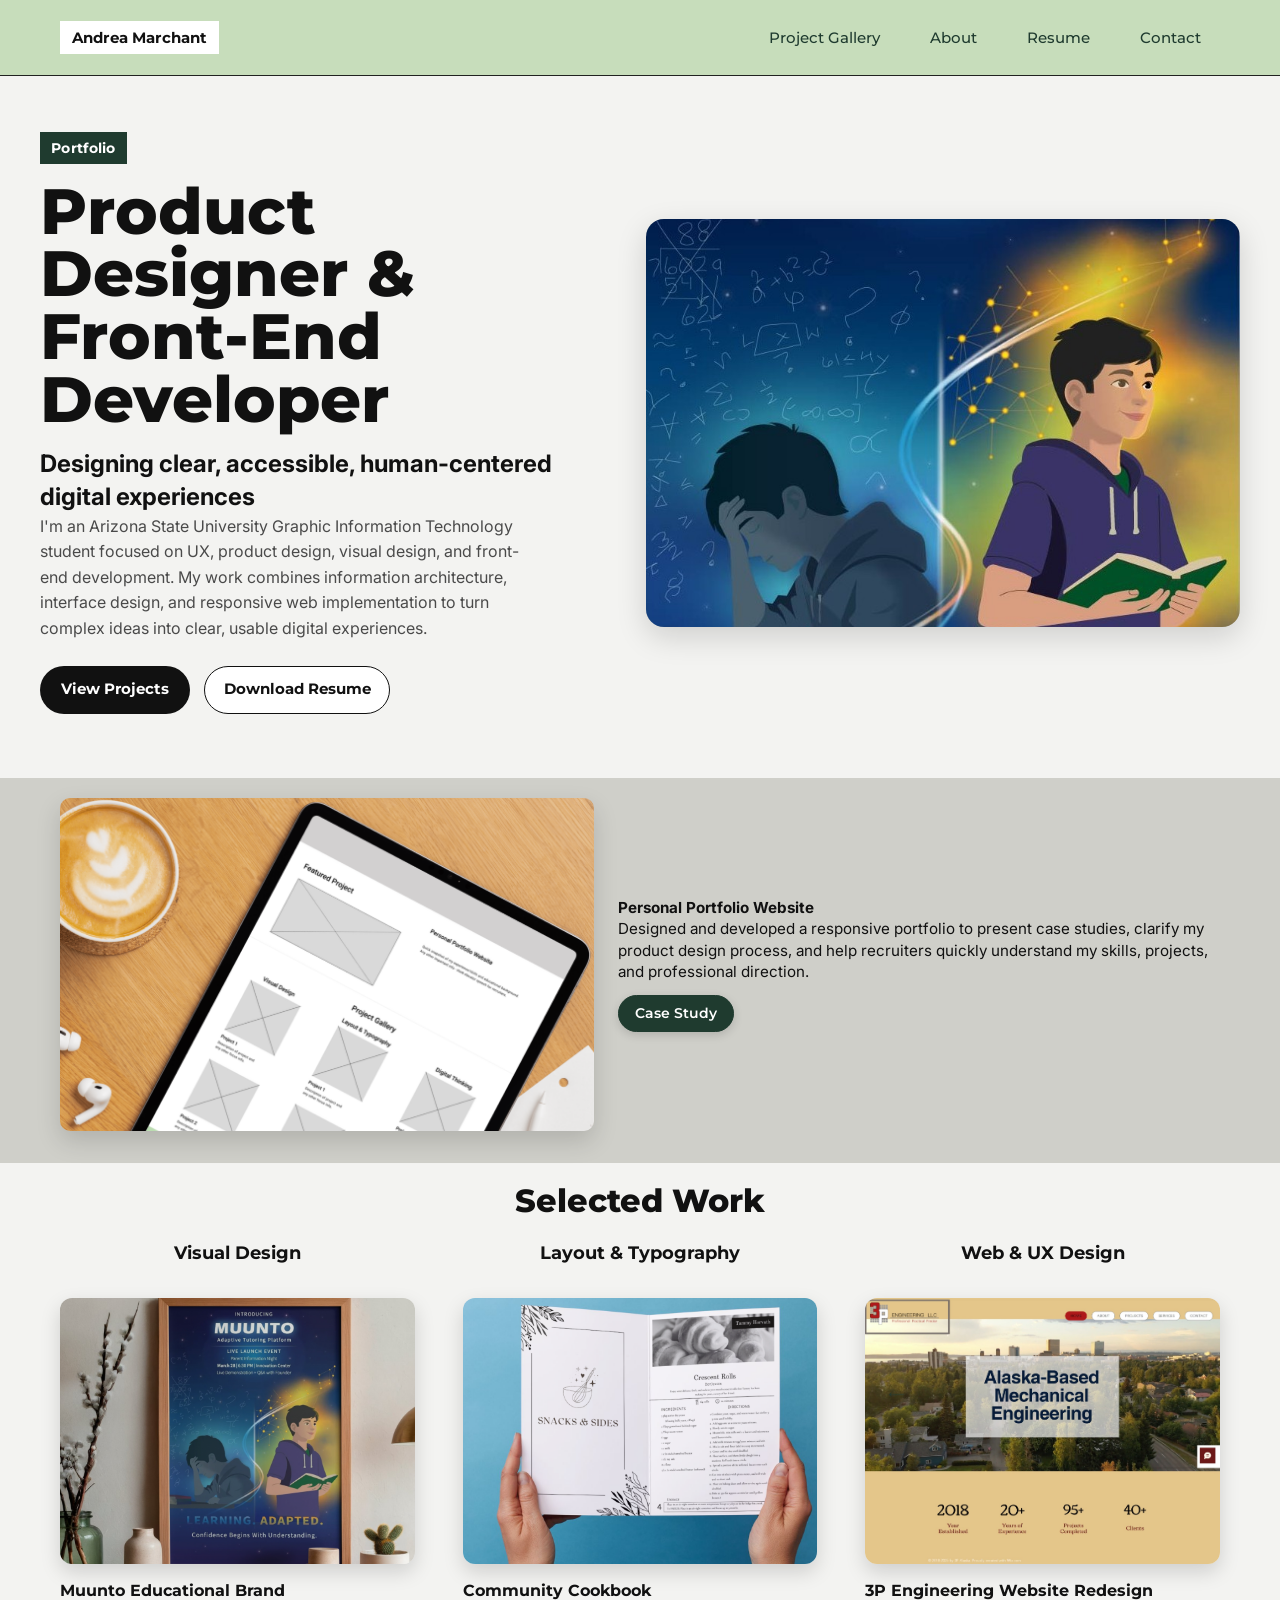
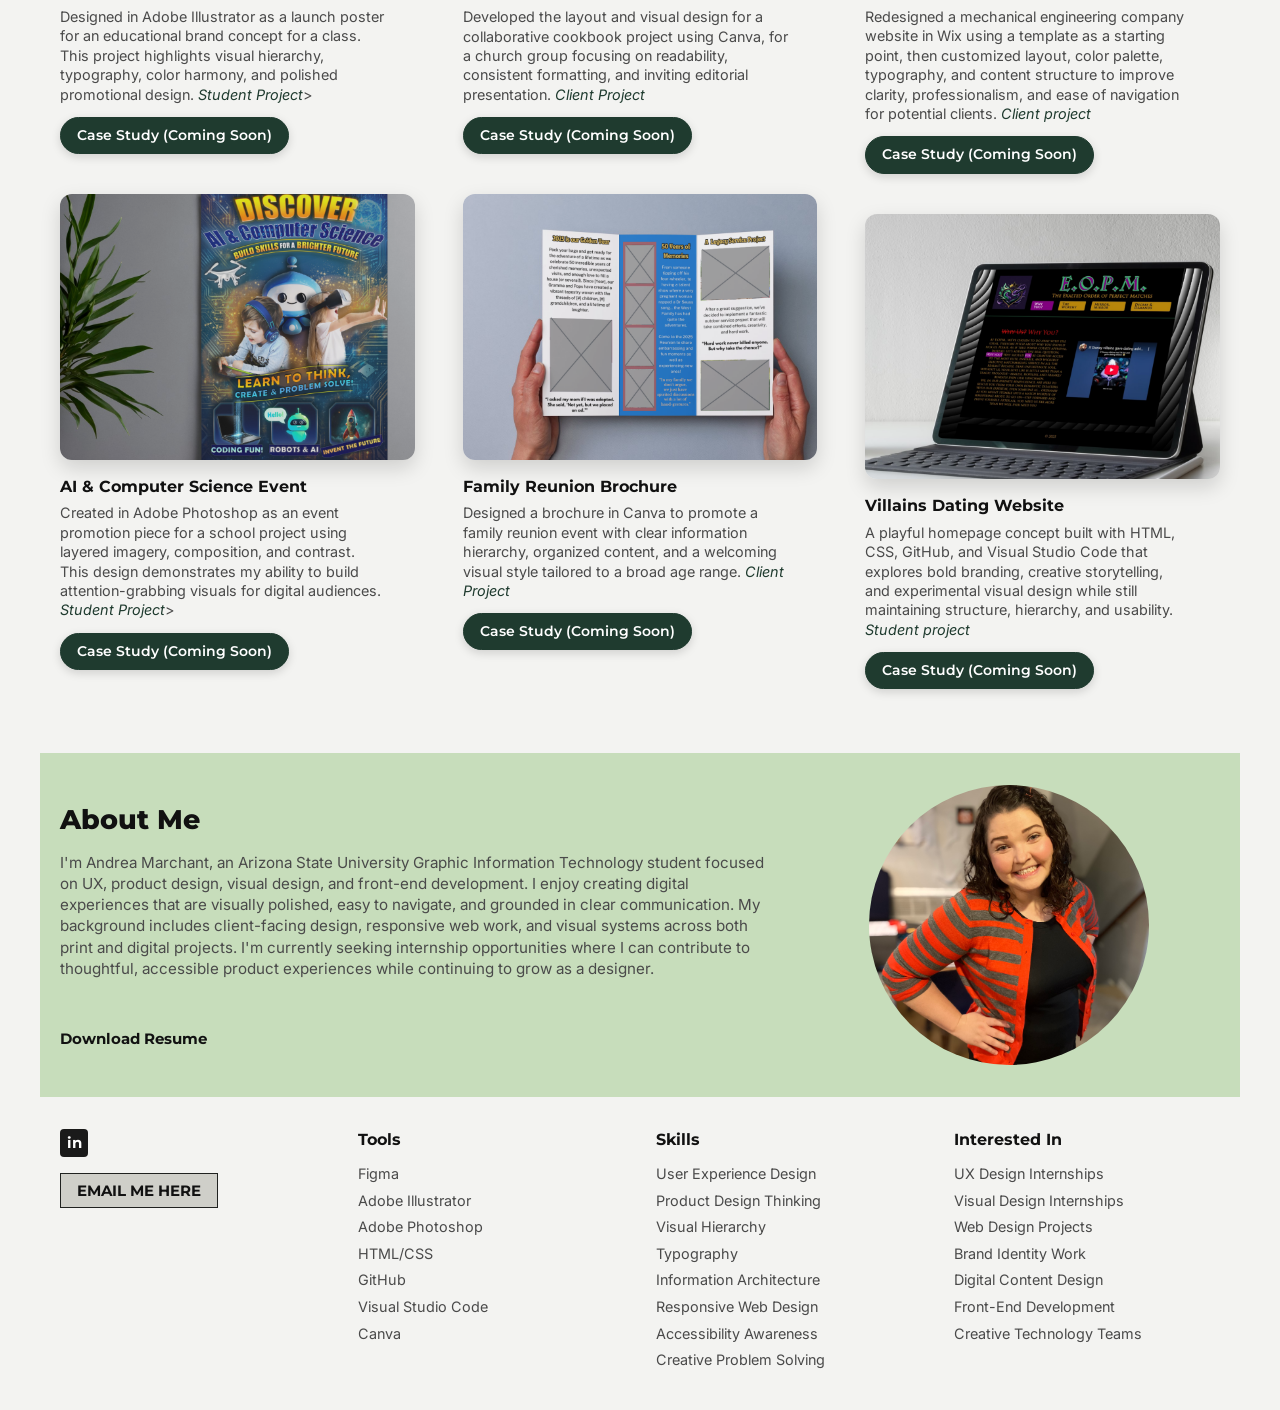
==== commit 1f6c7249: "edit tags of project tiles" ====
--- a/index.html
+++ b/index.html
@@ -109,7 +109,7 @@
             <p>
                 Designed in Adobe Illustrator as a launch poster for an educational  
                 brand concept for a class. This project highlights visual hierarchy, 
-                typography, color harmony, and polished promotional design. *Student Project*
+                typography, color harmony, and polished promotional design. <em>Student Project</em>>
             </p>
 
             <div class="case-study-actions">
@@ -128,7 +128,7 @@
                 Created in Adobe Photoshop as an event promotion piece for a school 
                 project using layered imagery, composition, and contrast. This design 
                 demonstrates my ability to build attention-grabbing visuals for digital audiences.
-                *Student Project*
+               <em>Student Project</em>>
             </p>
             <div class="case-study-actions">
                 <a href="projects/ai-poster.html" class="cs-button">Case Study (Coming Soon)</a>
@@ -149,7 +149,7 @@
             <p> 
                 Developed the layout and visual design for a collaborative cookbook project using Canva, 
                 for a church group focusing on readability, consistent formatting, and  
-                inviting editorial presentation.
+                inviting editorial presentation. <em>Client Project</em>
             </p>
             <div class="case-study-actions">
                 <a href="projects/cookbook.html" class="cs-button">Case Study (Coming Soon)</a>
@@ -166,7 +166,7 @@
             <p>
                 Designed a brochure in Canva to promote a family reunion event with clear information 
                 hierarchy, organized content, and a welcoming visual style tailored to a
-                broad age range.
+                broad age range. <em>Client Project</em>
             </p>
             <div class="case-study-actions">
                 <a href="projects/brochure.html" class="cs-button">Case Study (Coming Soon)</a>
--- a/styles.css
+++ b/styles.css
@@ -867,8 +867,8 @@
 .decision-grid {
   display: grid;
   grid-template-columns: repeat(3, minmax(0, 1fr));
-  gap: 1rem;
-  margin-top: 1.5rem;
+  gap: 1.25rem;
+  align-items: stretch;
 }
 
 .decision-card {
@@ -902,13 +902,9 @@
   opacity: 0.75;
 }
 
+
 @media (max-width: 900px) {
   .decision-grid {
-    grid-template-columns: repeat(2, minmax(0, 1fr));
-  }
-
-  .case-image-grid.four-up,
-  .inspiration-grid {
     grid-template-columns: repeat(2, minmax(0, 1fr));
   }
 }
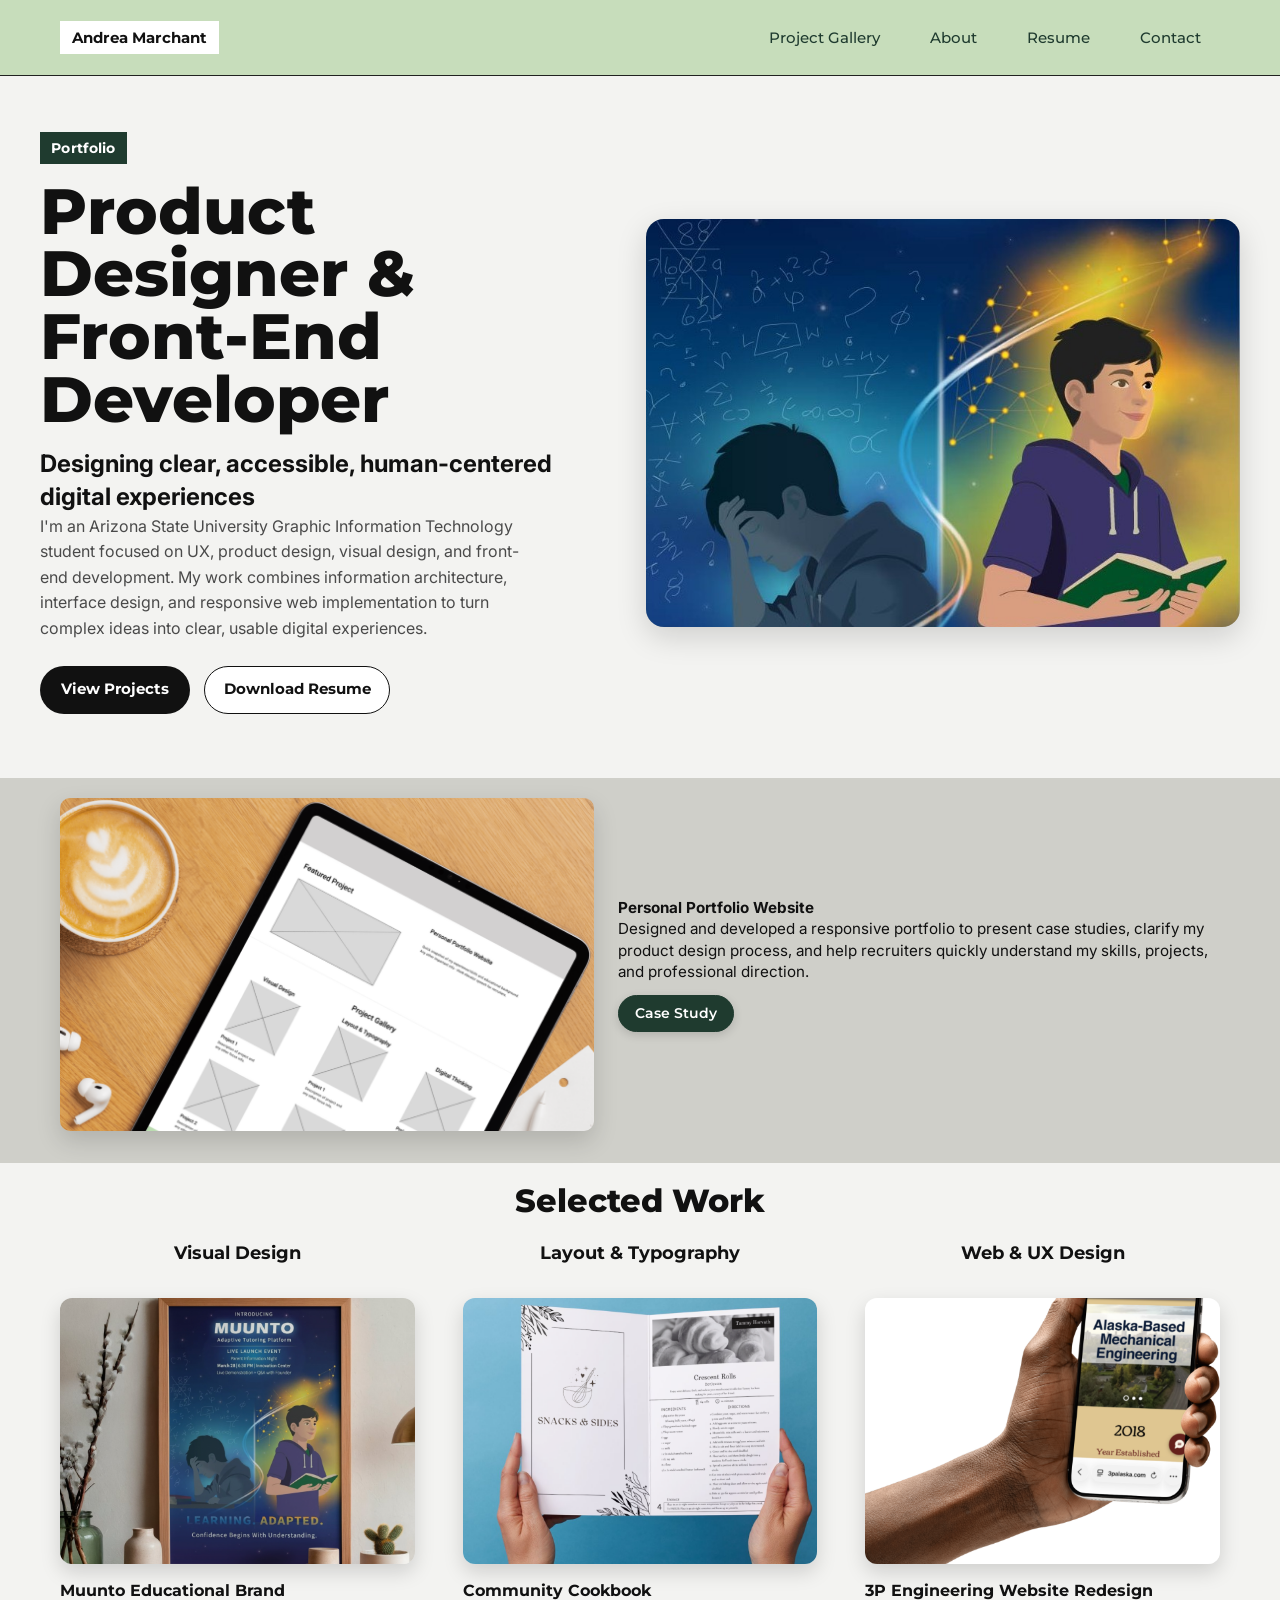
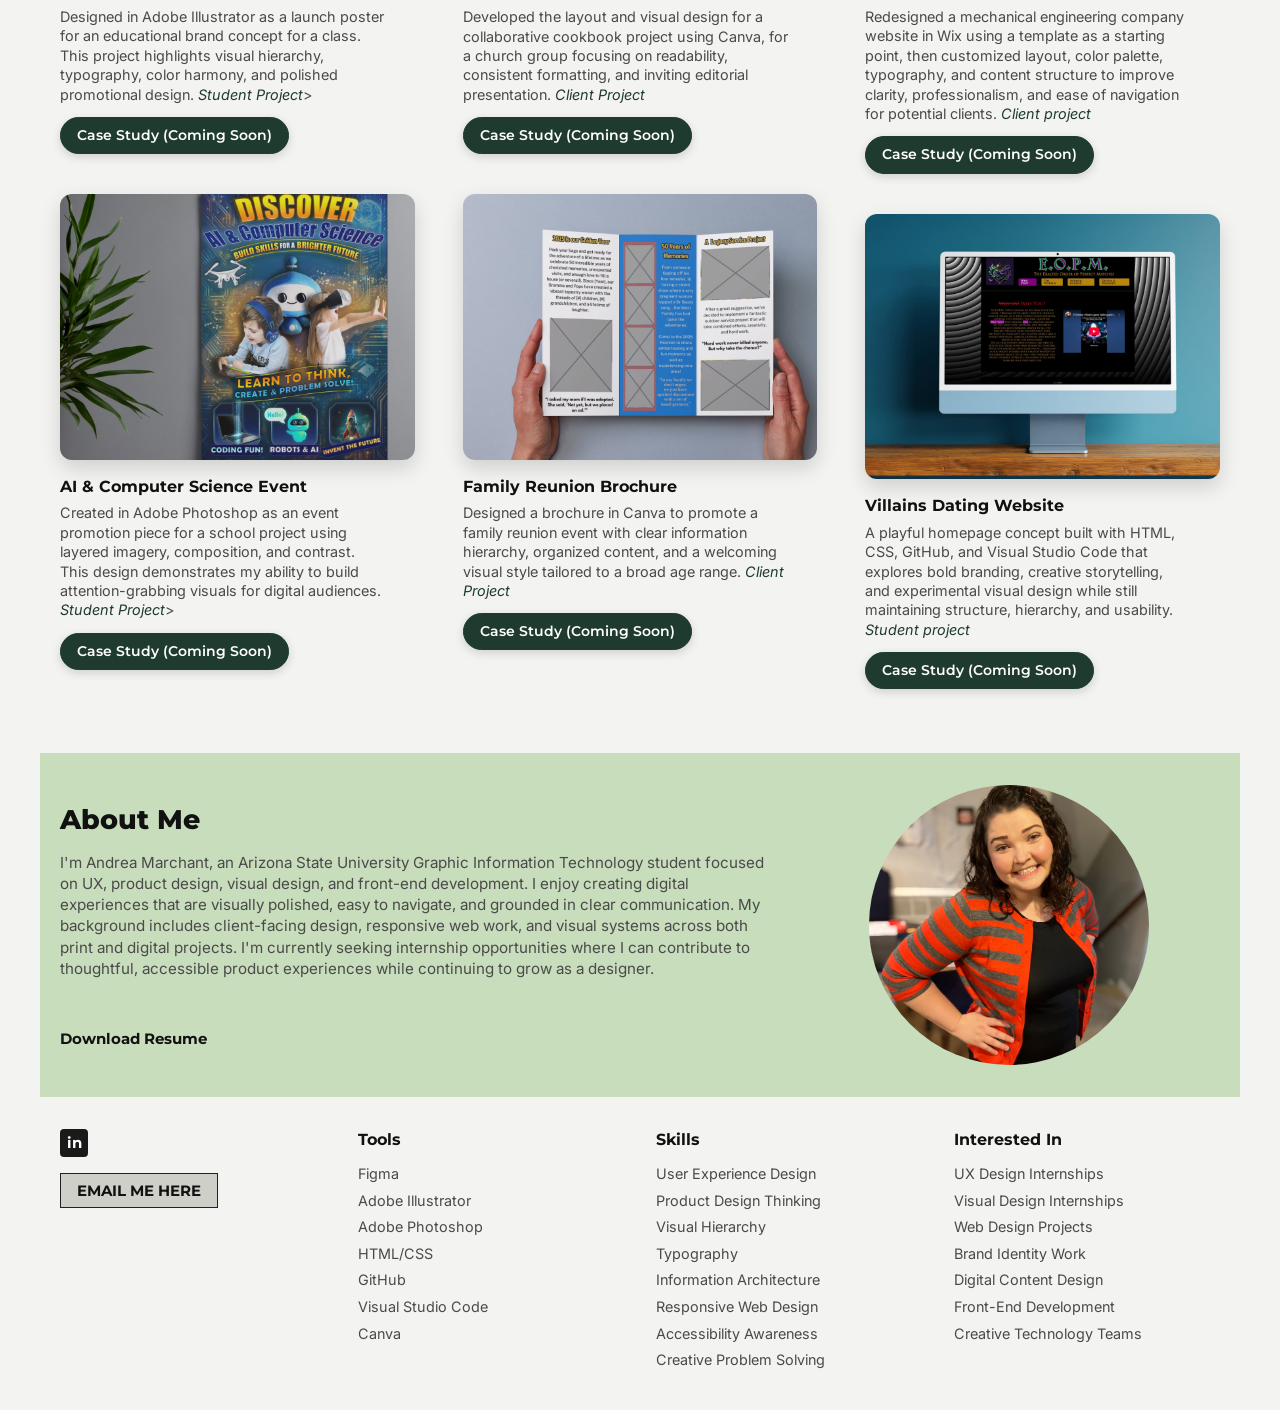
==== commit 4b14ec65: "change of mockups" ====
--- a/index.html
+++ b/index.html
@@ -179,7 +179,7 @@
 
           <article class="project-card">
             <img
-              src="images/engineering-company-website.jpg"
+              src="images/engineering-company-website.png"
               alt="3P Engineering website redesign"
               class="project-image"
             />
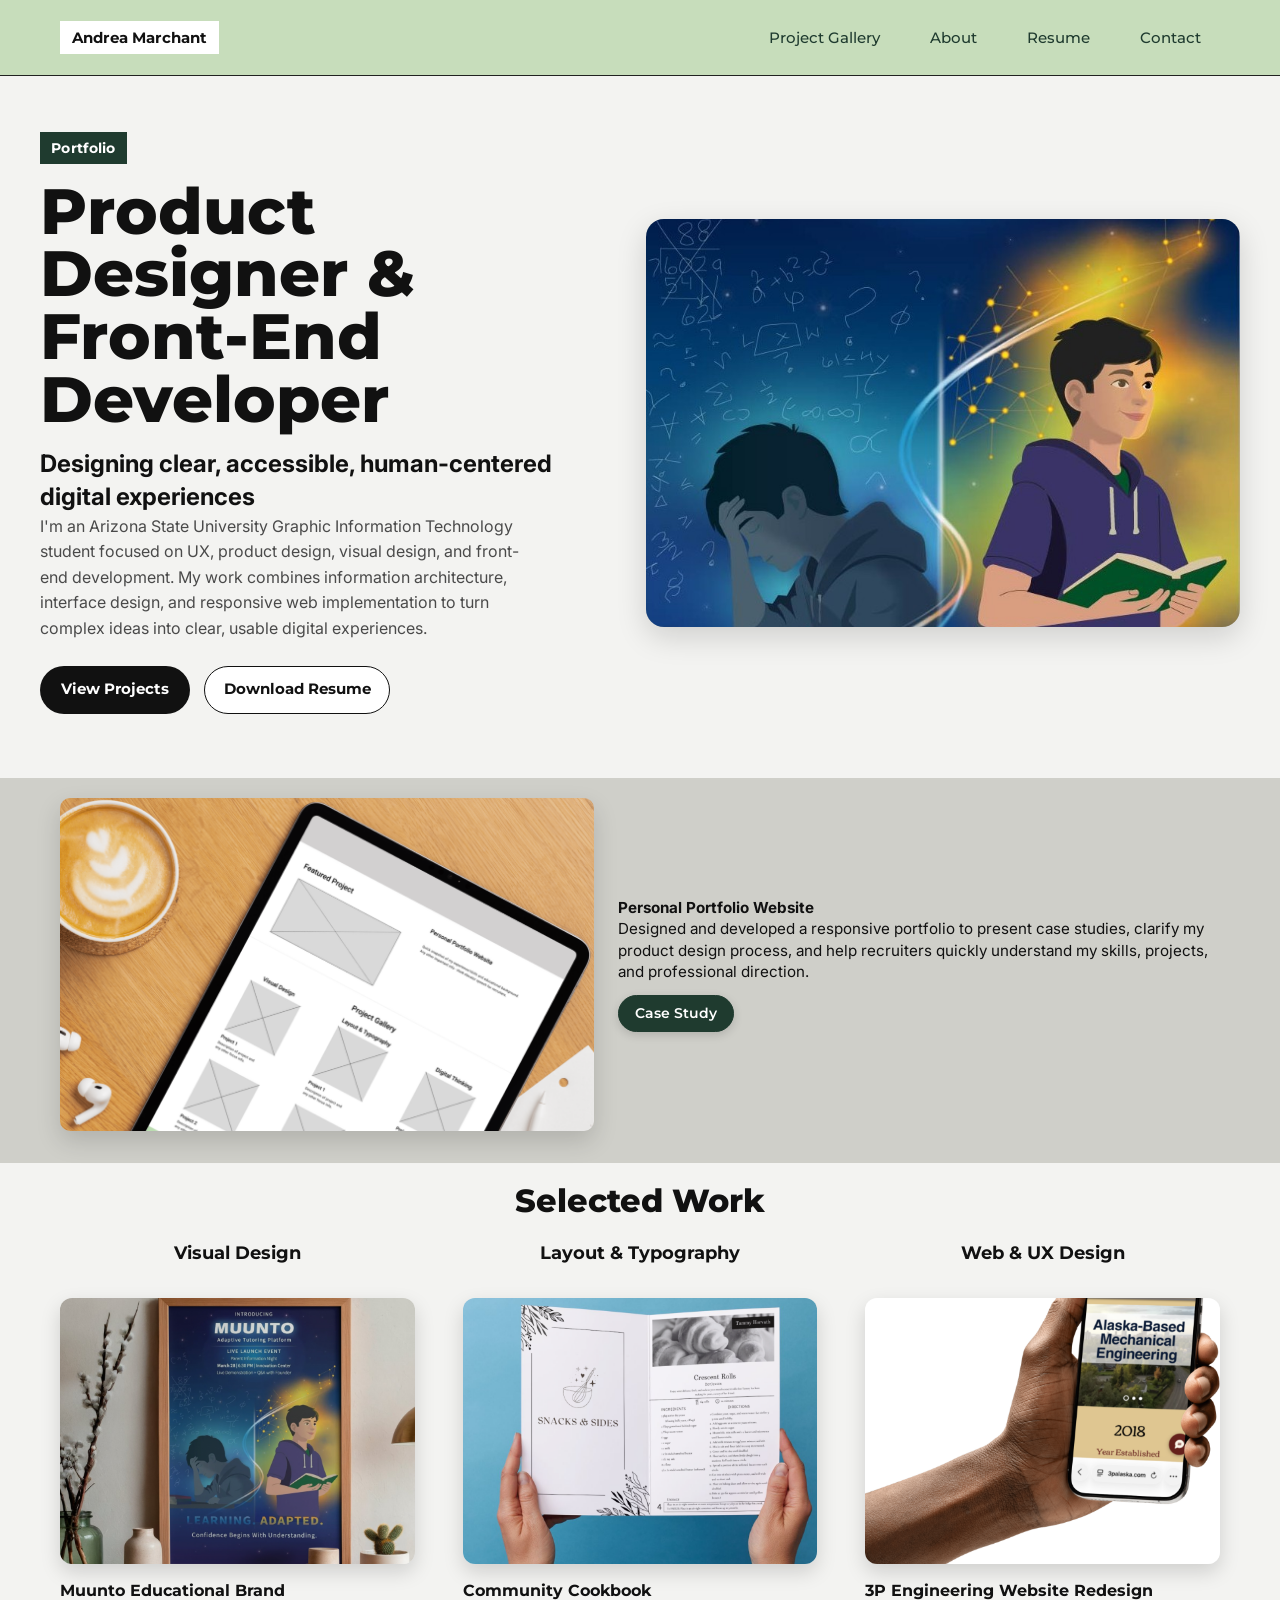
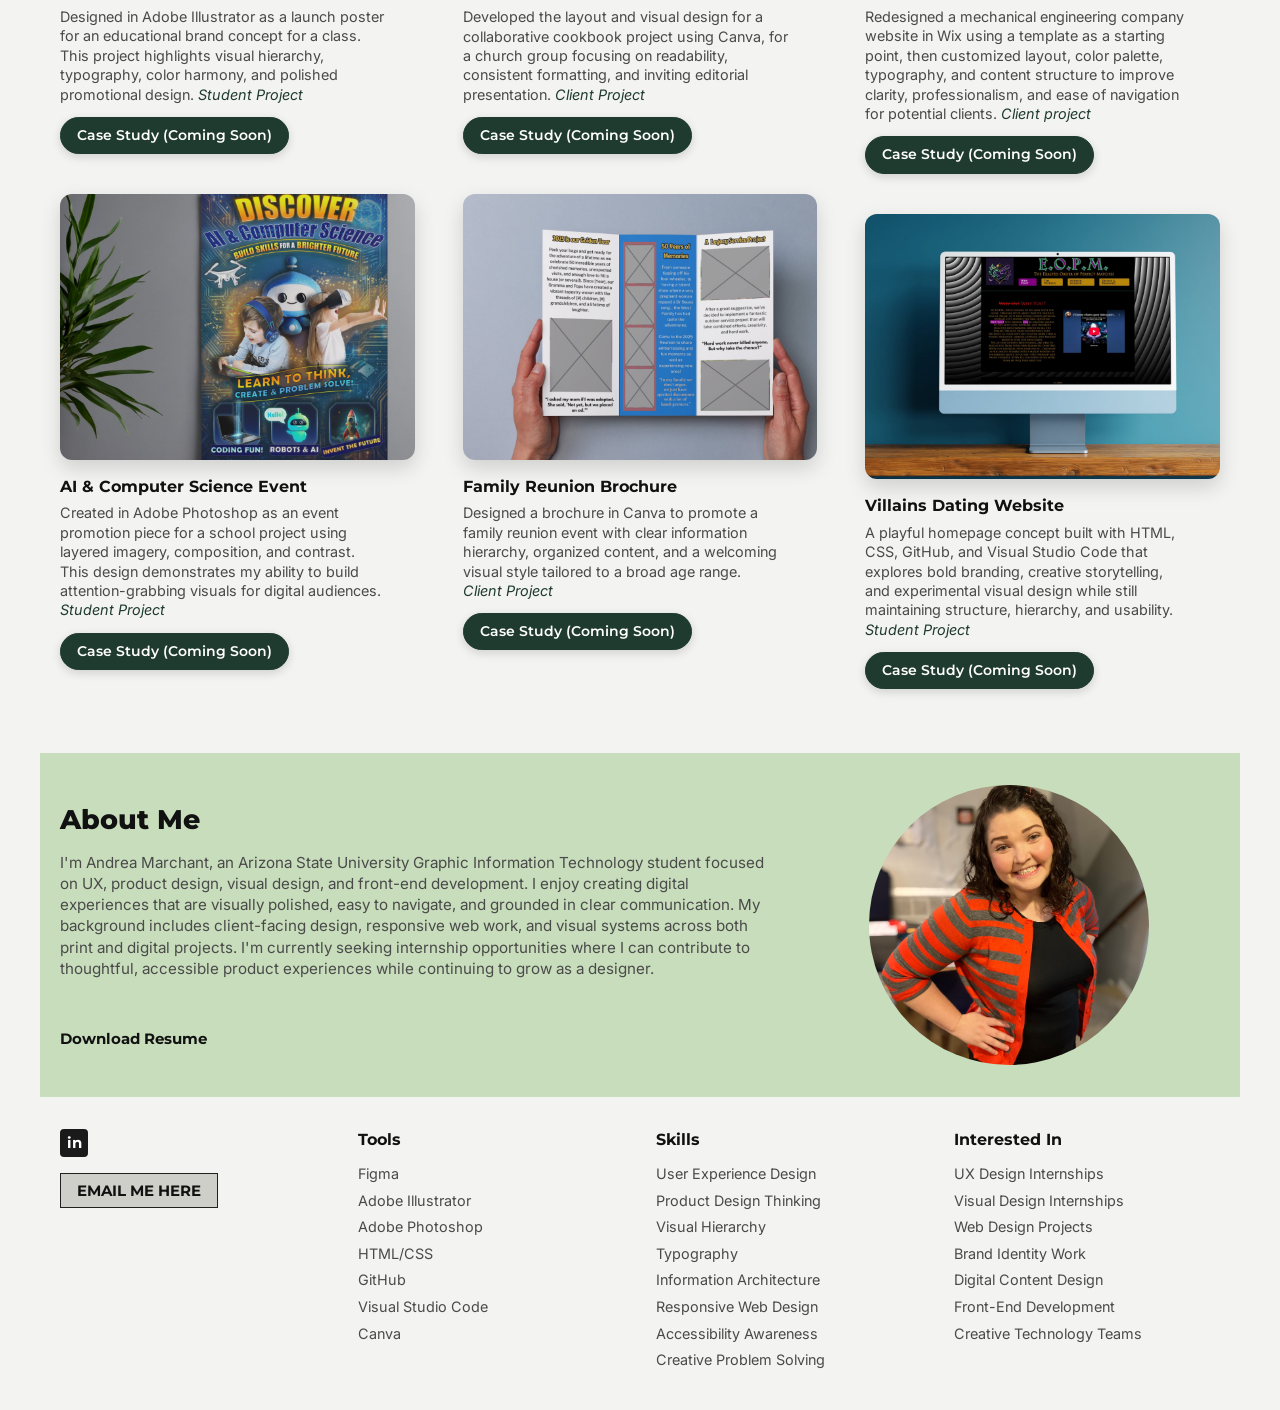
==== commit 1244682f: "edits to selected work descriptions" ====
--- a/index.html
+++ b/index.html
@@ -109,7 +109,7 @@
             <p>
                 Designed in Adobe Illustrator as a launch poster for an educational  
                 brand concept for a class. This project highlights visual hierarchy, 
-                typography, color harmony, and polished promotional design. <em>Student Project</em>>
+                typography, color harmony, and polished promotional design. <em>Student&nbsp;Project</em>
             </p>
 
             <div class="case-study-actions">
@@ -128,7 +128,7 @@
                 Created in Adobe Photoshop as an event promotion piece for a school 
                 project using layered imagery, composition, and contrast. This design 
                 demonstrates my ability to build attention-grabbing visuals for digital audiences.
-               <em>Student Project</em>>
+               <em>Student&nbsp;Project</em>
             </p>
             <div class="case-study-actions">
                 <a href="projects/ai-poster.html" class="cs-button">Case Study (Coming Soon)</a>
@@ -149,7 +149,7 @@
             <p> 
                 Developed the layout and visual design for a collaborative cookbook project using Canva, 
                 for a church group focusing on readability, consistent formatting, and  
-                inviting editorial presentation. <em>Client Project</em>
+                inviting editorial presentation. <em>Client&nbsp;Project</em>
             </p>
             <div class="case-study-actions">
                 <a href="projects/cookbook.html" class="cs-button">Case Study (Coming Soon)</a>
@@ -166,7 +166,7 @@
             <p>
                 Designed a brochure in Canva to promote a family reunion event with clear information 
                 hierarchy, organized content, and a welcoming visual style tailored to a
-                broad age range. <em>Client Project</em>
+                broad age range. <em>Client&nbsp;Project</em>
             </p>
             <div class="case-study-actions">
                 <a href="projects/brochure.html" class="cs-button">Case Study (Coming Soon)</a>
@@ -187,7 +187,7 @@
             <p>
               Redesigned a mechanical engineering company website in Wix using a template as a starting
               point, then customized layout, color palette, typography, and content structure to improve
-              clarity, professionalism, and ease of navigation for potential clients. <em>Client project</em>
+              clarity, professionalism, and ease of navigation for potential clients. <em>Client&nbsp;project</em>
             </p>
             <div class="case-study-actions">
               <a href="projects/3p-engineering.html" class="cs-button">Case Study (Coming Soon)</a>
@@ -204,7 +204,7 @@
             <p>
               A playful homepage concept built with HTML, CSS, GitHub, and Visual Studio Code that explores
               bold branding, creative storytelling, and experimental visual design while still maintaining
-              structure, hierarchy, and usability. <em>Student project</em>
+              structure, hierarchy, and usability. <em>Student&nbsp;Project</em>
             </p>
             <div class="case-study-actions">
                 <a href="projects/eopm.html" class="cs-button">Case Study (Coming Soon)</a>
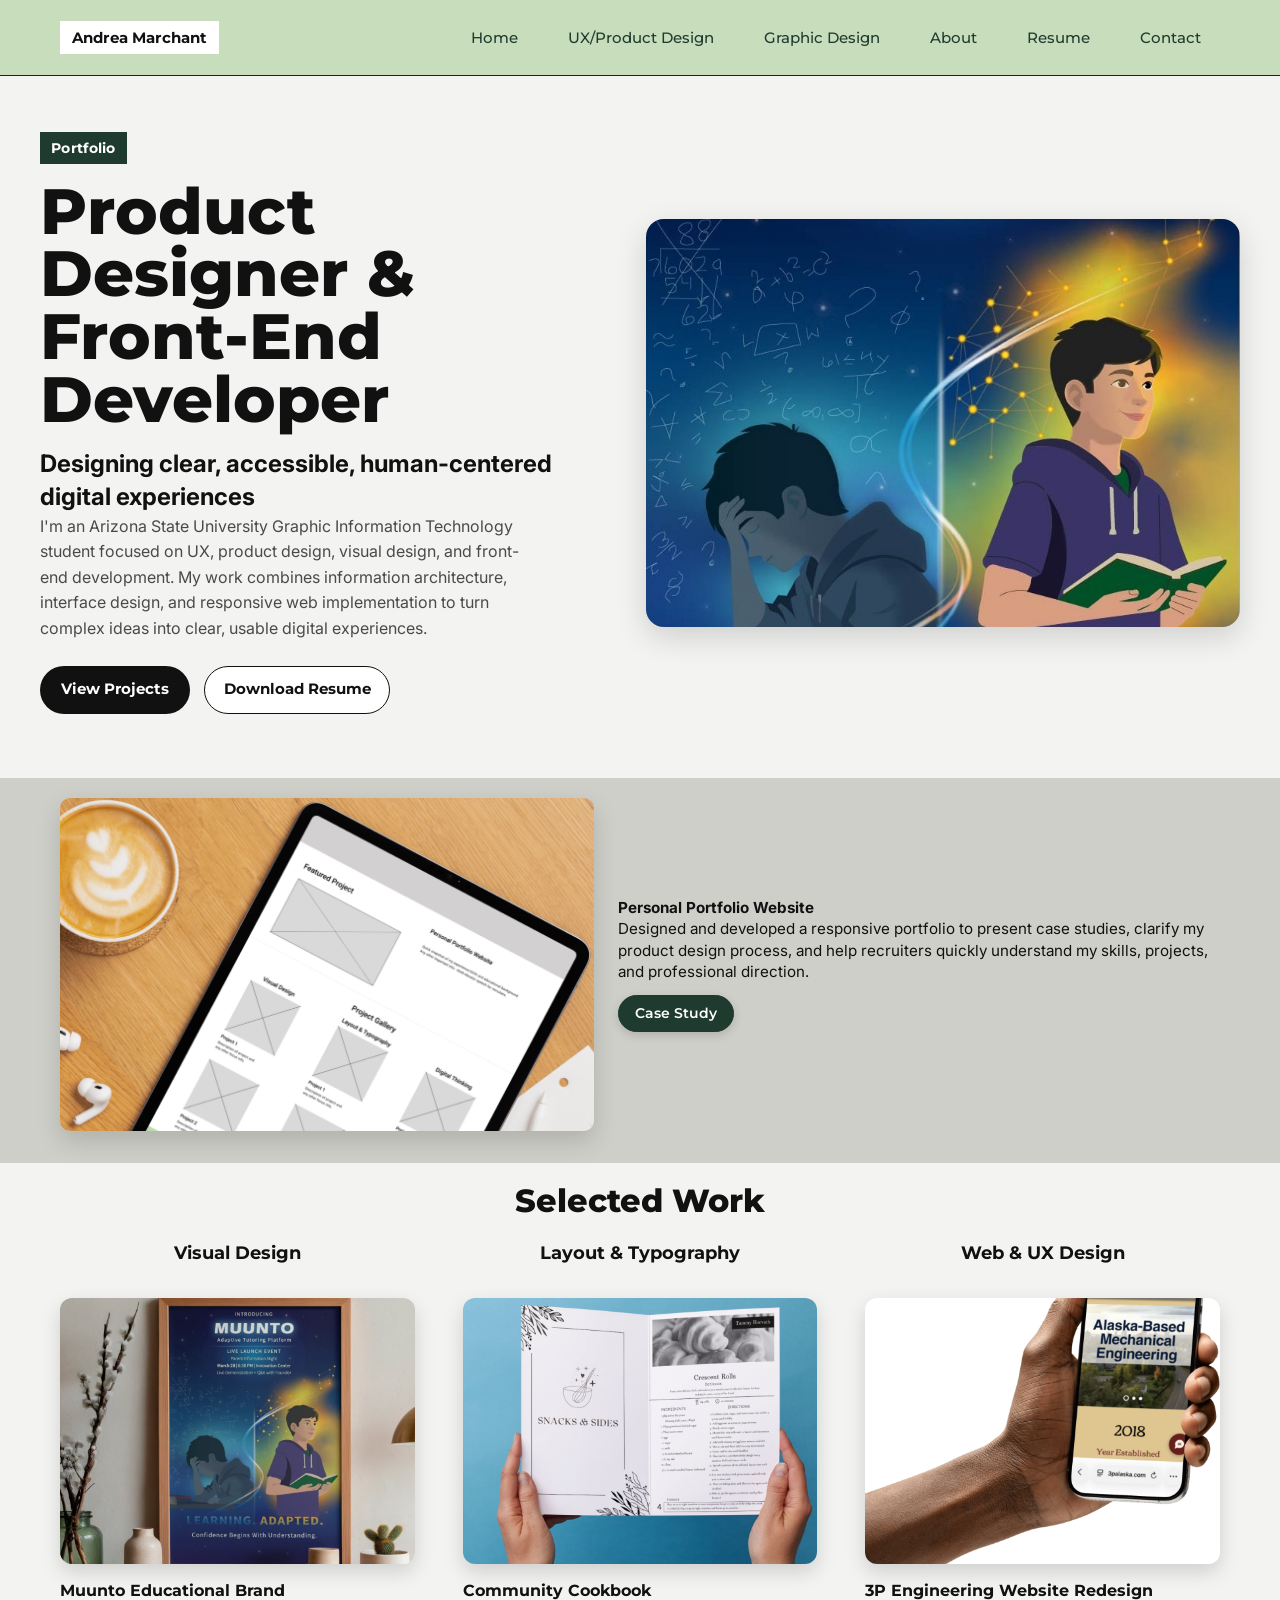
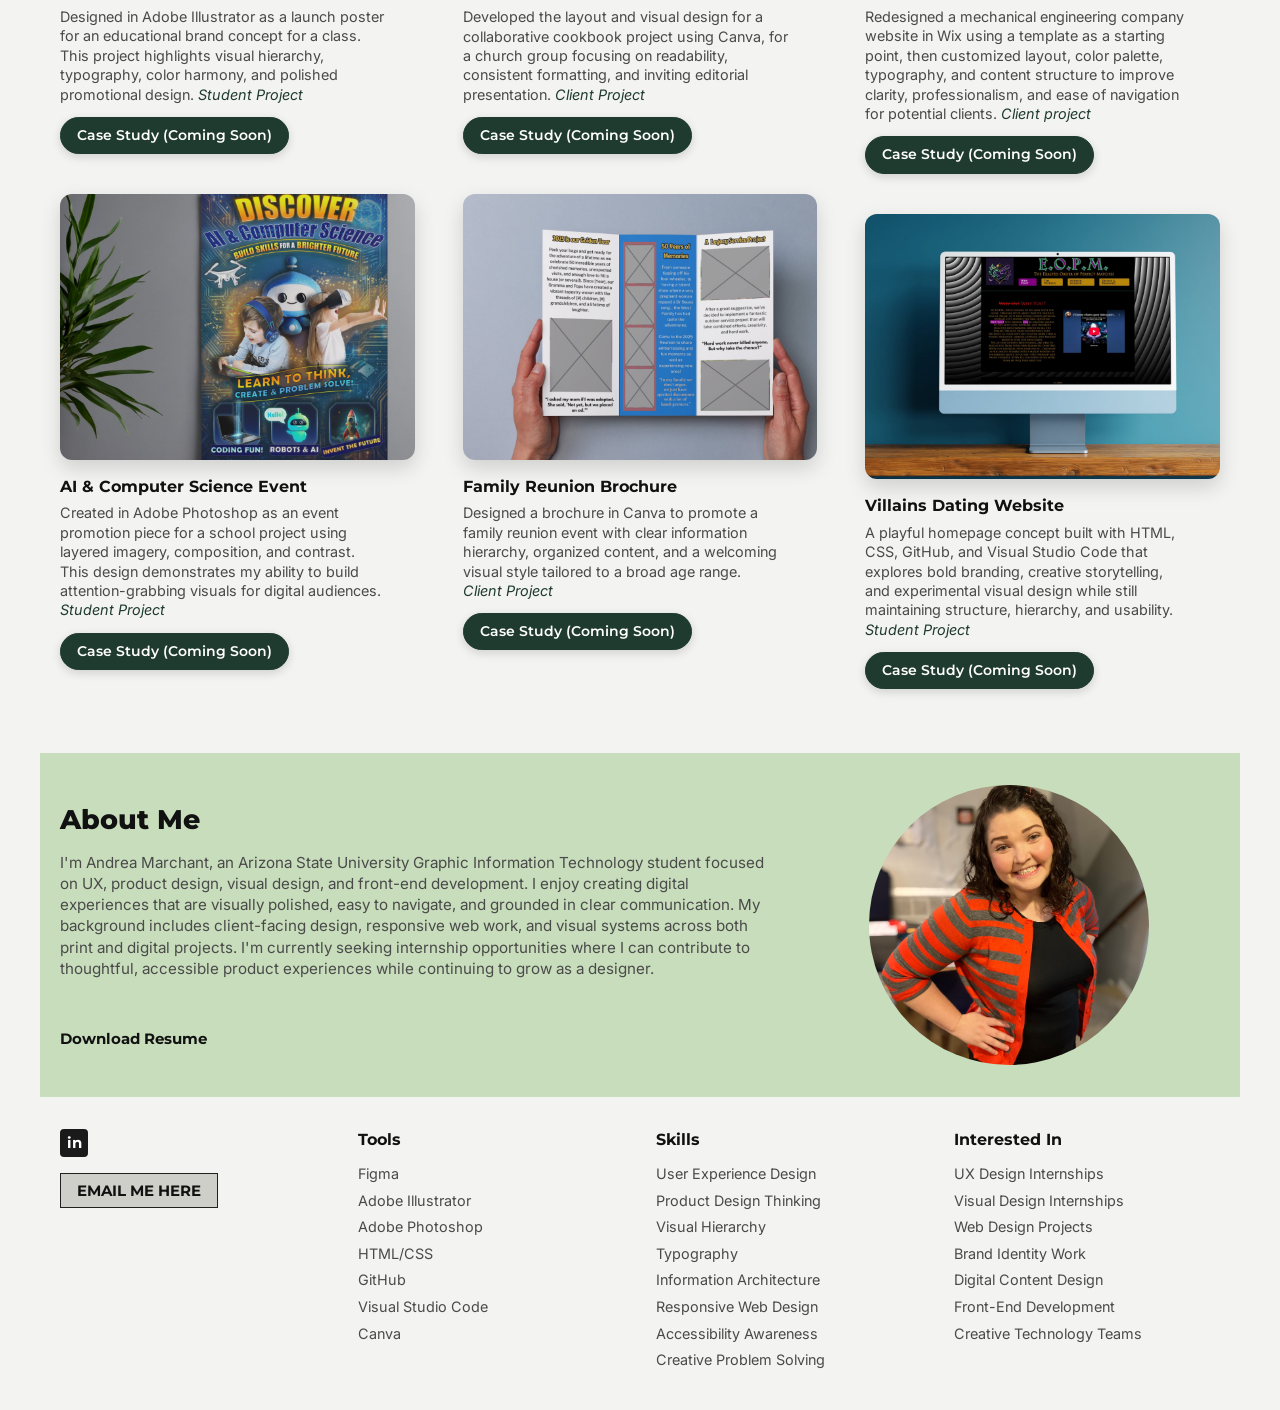
==== commit 3c232ad8: "addition of zoomable images" ====
--- a/index.html
+++ b/index.html
@@ -1,22 +1,21 @@
 <!DOCTYPE html>
 <html lang="en">
+
 <head>
   <meta charset="UTF-8" />
   <meta name="viewport" content="width=device-width, initial-scale=1.0" />
   <title>Andrea Marchant | Portfolio</title>
-  <meta
-    name="description"
-    content="Portfolio of Andrea Marchant, ASU Graphic Information Technology (UX) student and visual designer growing into UX."
-  />
+  <meta name="description"
+    content="Portfolio of Andrea Marchant, ASU Graphic Information Technology (UX) student and visual designer growing into UX." />
   <link rel="preconnect" href="https://fonts.googleapis.com" />
   <link rel="preconnect" href="https://fonts.gstatic.com" crossorigin />
   <link
     href="https://fonts.googleapis.com/css2?family=Montserrat:wght@400;500;600;700;800&family=Inter:wght@400;500;600;700&display=swap"
-    rel="stylesheet"
-  />
+    rel="stylesheet" />
   <link rel="stylesheet" href="styles.css" />
   <link rel="icon" type="image/png" href="/andreamarchant/favicon.png">
 </head>
+
 <body>
   <header class="site-header">
     <div class="header-inner">
@@ -24,10 +23,12 @@
 
       <nav class="main-nav" aria-label="Main Navigation">
         <ul>
-            <li><a href="#projects">Project Gallery</a></li>
-            <li><a href="#about">About</a></li>
-            <li><a href="projects/Andrea - UX Resume.pdf">Resume</a></li>
-            <li><a href="#contact">Contact</a></li>
+          <li><a href="index.html">Home</a></li>
+          <li><a href="ux.html">UX/Product Design</a></li>
+          <li><a href="gd.html">Graphic Design</a></li>
+          <li><a href="#about">About</a></li>
+          <li><a href="projects/Andrea - UX Resume.pdf">Resume</a></li>
+          <li><a href="#contact">Contact</a></li>
         </ul>
       </nav>
     </div>
@@ -35,60 +36,57 @@
 
   <main id="top">
     <section class="hero-section">
-  <div class="hero-shell">
-    <div class="hero-text">
-      <p class="hero-eyebrow">Portfolio</p>
-      <h1>Product Designer & Front-End Developer</h1>
-      <h2>Designing clear, accessible, human-centered digital experiences</h2>
-        <p class="hero-description">
-          I'm an Arizona State University Graphic Information Technology student focused on UX,
-          product design, visual design, and front-end development. My work combines information
-          architecture, interface design, and responsive web implementation to turn complex ideas
-          into clear, usable digital experiences.
-        </p>
-
-      <div class="hero-actions">
-        <a href="#projects" class="hero-button primary-button">View Projects</a>
-        <a href="projects/Andrea - UX Resume.pdf" class="hero-button secondary-button">Download Resume</a>
-      </div>
-    </div>
-
-    <div class="hero-visual">
-      <div class="hero-image-frame">
-        <img
-          src="images/muunto-launch-poster.jpg"
-          alt="Muunto company launch poster design"
-        />
-      </div>
-    </div>
-  </div>
-</section>
-
-<section class="featured-project">
-  <div class="container">
-    <div class="featured-card">
-
-      <img src="images/portfolio-mockup.png" alt="Portfolio Website Preview">
-
-      <div class="featured-content">
-        <h3>Personal Portfolio Website</h3>
-
-          <p>
-            Designed and developed a responsive portfolio to present case studies, clarify my
-            product design process, and help recruiters quickly understand my skills, projects,
-            and professional direction.
+      <div class="hero-shell">
+        <div class="hero-text">
+          <p class="hero-eyebrow">Portfolio</p>
+          <h1>Product Designer & Front-End Developer</h1>
+          <h2>Designing clear, accessible, human-centered digital experiences</h2>
+          <p class="hero-description">
+            I'm an Arizona State University Graphic Information Technology student focused on UX,
+            product design, visual design, and front-end development. My work combines information
+            architecture, interface design, and responsive web implementation to turn complex ideas
+            into clear, usable digital experiences.
           </p>
 
-        <div class="case-study-actions">
-                <a href="projects/portfolio.html" class="cs-button">Case Study</a>
-        </div>
-
-      </div>
-
-    </div>
-
-  </div>
-</section>
+          <div class="hero-actions">
+            <a href="#projects" class="hero-button primary-button">View Projects</a>
+            <a href="projects/Andrea - UX Resume.pdf" class="hero-button secondary-button">Download Resume</a>
+          </div>
+        </div>
+
+        <div class="hero-visual">
+          <div class="hero-image-frame">
+            <img src="images/muunto-launch-poster.jpg" alt="Muunto company launch poster design" class="zoomable" data-caption="Muunto Educational Brand Poster" />
+          </div>
+        </div>
+      </div>
+    </section>
+
+    <section class="featured-project">
+      <div class="container">
+        <div class="featured-card">
+
+          <img src="images/portfolio-mockup.png" alt="Portfolio Website Preview">
+
+          <div class="featured-content">
+            <h3>Personal Portfolio Website</h3>
+
+            <p>
+              Designed and developed a responsive portfolio to present case studies, clarify my
+              product design process, and help recruiters quickly understand my skills, projects,
+              and professional direction.
+            </p>
+
+            <div class="case-study-actions">
+              <a href="projects/portfolio.html" class="cs-button">Case Study</a>
+            </div>
+
+          </div>
+
+        </div>
+
+      </div>
+    </section>
 
     <section id="projects" class="projects-section">
       <div class="section-heading centered">
@@ -100,38 +98,30 @@
           <h3 class="category-title">Visual Design</h3>
 
           <article class="project-card">
-            <img
-              src="images/muunto-launch-poster.png"
-              alt="Muunto launch poster"
-              class="project-image"
-            />
+            <img src="images/muunto-launch-poster.png" alt="Muunto launch poster" class="project-image" />
             <h4>Muunto Educational Brand</h4>
             <p>
-                Designed in Adobe Illustrator as a launch poster for an educational  
-                brand concept for a class. This project highlights visual hierarchy, 
-                typography, color harmony, and polished promotional design. <em>Student&nbsp;Project</em>
-            </p>
-
-            <div class="case-study-actions">
-                <a href="projects/muunto.html" class="cs-button">Case Study (Coming Soon)</a>
-            </div>
-          </article>
-
-          <article class="project-card">
-            <img
-              src="images/ai-cs poster Mockup.png"
-              alt="AI computer science poster"
-              class="project-image"
-            />
+              Designed in Adobe Illustrator as a launch poster for an educational
+              brand concept for a class. This project highlights visual hierarchy,
+              typography, color harmony, and polished promotional design. <em>Student&nbsp;Project</em>
+            </p>
+
+            <div class="case-study-actions">
+              <a href="projects/muunto.html" class="cs-button">Case Study (Coming Soon)</a>
+            </div>
+          </article>
+
+          <article class="project-card">
+            <img src="images/ai-cs poster Mockup.png" alt="AI computer science poster" class="project-image" />
             <h4>AI & Computer Science Event</h4>
             <p>
-                Created in Adobe Photoshop as an event promotion piece for a school 
-                project using layered imagery, composition, and contrast. This design 
-                demonstrates my ability to build attention-grabbing visuals for digital audiences.
-               <em>Student&nbsp;Project</em>
-            </p>
-            <div class="case-study-actions">
-                <a href="projects/ai-poster.html" class="cs-button">Case Study (Coming Soon)</a>
+              Created in Adobe Photoshop as an event promotion piece for a school
+              project using layered imagery, composition, and contrast. This design
+              demonstrates my ability to build attention-grabbing visuals for digital audiences.
+              <em>Student&nbsp;Project</em>
+            </p>
+            <div class="case-study-actions">
+              <a href="projects/ai-poster.html" class="cs-button">Case Study (Coming Soon)</a>
             </div>
           </article>
         </div>
@@ -140,36 +130,28 @@
           <h3 class="category-title">Layout &amp; Typography</h3>
 
           <article class="project-card">
-            <img
-              src="images/community-cookbook.png"
-              alt="Community cookbook design"
-              class="project-image"
-            />
+            <img src="images/community-cookbook.png" alt="Community cookbook design" class="project-image" />
             <h4>Community Cookbook</h4>
-            <p> 
-                Developed the layout and visual design for a collaborative cookbook project using Canva, 
-                for a church group focusing on readability, consistent formatting, and  
-                inviting editorial presentation. <em>Client&nbsp;Project</em>
-            </p>
-            <div class="case-study-actions">
-                <a href="projects/cookbook.html" class="cs-button">Case Study (Coming Soon)</a>
-            </div>
-          </article>
-
-          <article class="project-card">
-            <img
-              src="images/reunion-brochure.png"
-              alt="Family reunion brochure"
-              class="project-image"
-            />
+            <p>
+              Developed the layout and visual design for a collaborative cookbook project using Canva,
+              for a church group focusing on readability, consistent formatting, and
+              inviting editorial presentation. <em>Client&nbsp;Project</em>
+            </p>
+            <div class="case-study-actions">
+              <a href="projects/cookbook.html" class="cs-button">Case Study (Coming Soon)</a>
+            </div>
+          </article>
+
+          <article class="project-card">
+            <img src="images/reunion-brochure.png" alt="Family reunion brochure" class="project-image" />
             <h4>Family Reunion Brochure</h4>
             <p>
-                Designed a brochure in Canva to promote a family reunion event with clear information 
-                hierarchy, organized content, and a welcoming visual style tailored to a
-                broad age range. <em>Client&nbsp;Project</em>
-            </p>
-            <div class="case-study-actions">
-                <a href="projects/brochure.html" class="cs-button">Case Study (Coming Soon)</a>
+              Designed a brochure in Canva to promote a family reunion event with clear information
+              hierarchy, organized content, and a welcoming visual style tailored to a
+              broad age range. <em>Client&nbsp;Project</em>
+            </p>
+            <div class="case-study-actions">
+              <a href="projects/brochure.html" class="cs-button">Case Study (Coming Soon)</a>
             </div>
           </article>
         </div>
@@ -178,11 +160,8 @@
           <h3 class="category-title">Web & UX Design</h3>
 
           <article class="project-card">
-            <img
-              src="images/engineering-company-website.png"
-              alt="3P Engineering website redesign"
-              class="project-image"
-            />
+            <img src="images/engineering-company-website.png" alt="3P Engineering website redesign"
+              class="project-image" />
             <h4>3P Engineering Website Redesign</h4>
             <p>
               Redesigned a mechanical engineering company website in Wix using a template as a starting
@@ -195,11 +174,7 @@
           </article>
 
           <article class="project-card">
-            <img
-              src="images/eopm-website-concept.png"
-              alt="Villain dating website"
-              class="project-image"
-            />
+            <img src="images/eopm-website-concept.png" alt="Villain dating website" class="project-image" />
             <h4>Villains Dating Website</h4>
             <p>
               A playful homepage concept built with HTML, CSS, GitHub, and Visual Studio Code that explores
@@ -207,7 +182,7 @@
               structure, hierarchy, and usability. <em>Student&nbsp;Project</em>
             </p>
             <div class="case-study-actions">
-                <a href="projects/eopm.html" class="cs-button">Case Study (Coming Soon)</a>
+              <a href="projects/eopm.html" class="cs-button">Case Study (Coming Soon)</a>
             </div>
           </article>
         </div>
@@ -232,11 +207,7 @@
         </div>
 
         <div class="about-visual">
-          <img
-            src="images/Andrea 2.jpg"
-            alt="Portrait of Andrea"
-            class="ellipse-placeholder"
-          />
+          <img src="images/Andrea 2.jpg" alt="Portrait of Andrea" class="ellipse-placeholder" />
         </div>
       </div>
     </section>
@@ -245,11 +216,9 @@
   <footer id="contact" class="site-footer">
     <div class="footer-grid">
       <div class="footer-column contact-column">
-        <a href="https://www.linkedin.com/in/andrea-marchant-09262a3b6" 
-            class="linkedin-icon"
-            target="_blank"
-            rel="noopener">
-            in
+        <a href="https://www.linkedin.com/in/andrea-marchant-09262a3b6" class="linkedin-icon" target="_blank"
+          rel="noopener">
+          in
         </a>
         <a href="mailto:almarch3@asu.edu" class="email-box">EMAIL ME HERE</a>
       </div>
@@ -295,5 +264,13 @@
       </div>
     </div>
   </footer>
+
+  <div id="imageModal" class="image-modal" aria-hidden="true">
+  <span class="image-modal-close">&times;</span>
+  <img class="image-modal-content" id="modalImage" alt="">
+  <p class="image-modal-caption" id="modalCaption"></p>
+  
+</div>
 </body>
+
 </html>
--- a/styles.css
+++ b/styles.css
@@ -6,7 +6,7 @@
   --muted: #4a4a4a;
   --border: #cfcfc9;
   --border-dark: #202220;
-  --shadow: rgba(0,0,0,0.15);
+  --shadow: rgba(0, 0, 0, 0.15);
   --white: #ffffff;
   --max-width: 1200px;
   --radius: 10px;
@@ -47,13 +47,13 @@
 
 /* Header */
 .site-header {
-    position: sticky;
-    top: 0;
-    z-index: 1000;
-    background: var(--green);
-    backdrop-filter: blur(10px);
-    -webkit-backdrop-filter: blur(10px);
-    border-bottom: 1px solid var(--border-dark);
+  position: sticky;
+  top: 0;
+  z-index: 1000;
+  background: var(--green);
+  backdrop-filter: blur(10px);
+  -webkit-backdrop-filter: blur(10px);
+  border-bottom: 1px solid var(--border-dark);
 }
 
 .header-inner {
@@ -90,42 +90,42 @@
 }
 
 nav ul {
-    display: flex;
-    gap: 12px;
-    list-style: none;
-    padding: 0;
-    margin: 0;
+  display: flex;
+  gap: 12px;
+  list-style: none;
+  padding: 0;
+  margin: 0;
 }
 
 nav ul li a {
-    display: inline-block;
-    padding: 10px 18px;
-    border-radius: 999px;
-    text-decoration: none;
-    color: var(--dk-green);
-    background: transparent;
-    border: 1.5px solid transparent;
-    transition: 
-        background-color 0.25s ease, 
-        color 0.25s ease, 
-        box-shadow 0.25s ease, 
-        border-color 0.25s ease, 
-        transform 0.2s ease;
+  display: inline-block;
+  padding: 10px 18px;
+  border-radius: 999px;
+  text-decoration: none;
+  color: var(--dk-green);
+  background: transparent;
+  border: 1.5px solid transparent;
+  transition:
+    background-color 0.25s ease,
+    color 0.25s ease,
+    box-shadow 0.25s ease,
+    border-color 0.25s ease,
+    transform 0.2s ease;
 }
 
 nav ul li a:hover {
-    background: var(--white);
-    border-color: var(--border-dark);
-    box-shadow: 0 4px 14px var(--shadow);
-    transform: translateY(-1px);
+  background: var(--white);
+  border-color: var(--border-dark);
+  box-shadow: 0 4px 14px var(--shadow);
+  transform: translateY(-1px);
 }
 
 nav ul li a.active,
 nav ul li a[aria-current="page"] {
-    background: var(--white);
-    color: var(--dk-green);
-    border-color: var(--border-dark);
-    box-shadow: 0 4px 14px var(--shadow);
+  background: var(--white);
+  color: var(--dk-green);
+  border-color: var(--border-dark);
+  box-shadow: 0 4px 14px var(--shadow);
 }
 
 /* Hero */
@@ -274,9 +274,9 @@
 }
 
 .featured-project .container {
-    max-width: var(--max-width);
-    margin: 0 auto;
-    padding: 0 1.25rem;
+  max-width: var(--max-width);
+  margin: 0 auto;
+  padding: 0 1.25rem;
 }
 
 .featured-card {
@@ -296,13 +296,13 @@
 }
 
 .featured-content h3 {
-    font-size: 0.95rem;
-    line-height: 1.4;
+  font-size: 0.95rem;
+  line-height: 1.4;
 }
 
 .featured-content p {
-    font-size: 0.95rem;
-    line-height: 1.4;
+  font-size: 0.95rem;
+  line-height: 1.4;
 }
 
 .project-button {
@@ -341,7 +341,7 @@
   border-radius: 999px;
   border: 1px solid var(--dk-green);
 
-  transition: 
+  transition:
     transform 0.2s ease,
     box-shadow 0.2s ease,
     background 0.2s ease;
@@ -567,6 +567,7 @@
 
 /* Responsive */
 @media (max-width: 980px) {
+
   .projects-grid,
   .footer-grid,
   .about-content {
@@ -589,6 +590,7 @@
 }
 
 @media (max-width: 700px) {
+
   .header-inner,
   .projects-grid,
   .footer-grid,
@@ -630,22 +632,22 @@
 }
 
 @media (max-width: 768px) {
-    .featured-card {
-        grid-template-columns: 1fr;
-        align-items: flex-start;
-    }
-
-    .featured-card img {
-        width: 100%;
-        max-width: 100%;
-        aspect-ratio: 16/10;
-    }
+  .featured-card {
+    grid-template-columns: 1fr;
+    align-items: flex-start;
+  }
+
+  .featured-card img {
+    width: 100%;
+    max-width: 100%;
+    aspect-ratio: 16/10;
+  }
 }
 
 @media (min-width: 1200px) {
-    .featured-card {
-        grid-template-columns: minmax(360px, 46%) 1fr;
-    }
+  .featured-card {
+    grid-template-columns: minmax(360px, 46%) 1fr;
+  }
 }
 
 /* =========================================
@@ -910,6 +912,7 @@
 }
 
 @media (max-width: 700px) {
+
   .case-meta,
   .case-image-grid.two-up,
   .decision-grid {
@@ -941,16 +944,16 @@
   border-radius: 6px;
 }
 
-.case-highlight{
-  background:#eef2ea;
-  padding:20px;
-  border-radius:12px;
-  margin:30px 0;
-}
-
-.case-outcomes{
-  margin-top:10px;
-  padding-left:18px;
+.case-highlight {
+  background: #eef2ea;
+  padding: 20px;
+  border-radius: 12px;
+  margin: 30px 0;
+}
+
+.case-outcomes {
+  margin-top: 10px;
+  padding-left: 18px;
 }
 
 .case-content h3 {
@@ -988,4 +991,102 @@
   .decision-grid {
     grid-template-columns: 1fr;
   }
+}
+
+/* Make clickable images feel interactive */
+.zoomable {
+  cursor: zoom-in;
+  transition: transform 0.25s ease, box-shadow 0.25s ease, opacity 0.25s ease;
+}
+
+.zoomable:hover {
+  transform: scale(1.02);
+  opacity: 0.96;
+}
+
+/* Modal background */
+.image-modal {
+  display: none;
+  position: fixed;
+  z-index: 9999;
+  inset: 0;
+  background: rgba(14, 18, 16, 0.9);
+  backdrop-filter: blur(4px);
+  padding: 2rem;
+  align-items: center;
+  justify-content: center;
+  flex-direction: column;
+}
+
+/* Show modal */
+.image-modal.active {
+  display: flex;
+}
+
+/* Large image */
+.image-modal-content {
+  max-width: min(1100px, 92vw);
+  max-height: 80vh;
+  width: auto;
+  height: auto;
+  border-radius: 16px;
+  box-shadow: 0 20px 60px rgba(0, 0, 0, 0.35);
+  object-fit: contain;
+  animation: zoomFade 0.25s ease;
+}
+
+/* Caption */
+.image-modal-caption {
+  margin-top: 1rem;
+  color: #f5f5f0;
+  font-size: 0.95rem;
+  text-align: center;
+  max-width: 800px;
+  line-height: 1.5;
+}
+
+/* Close button */
+.image-modal-close {
+  position: absolute;
+  top: 20px;
+  right: 28px;
+  color: white;
+  font-size: 2.2rem;
+  font-weight: 300;
+  cursor: pointer;
+  line-height: 1;
+  transition: transform 0.2s ease, opacity 0.2s ease;
+}
+
+.image-modal-close:hover {
+  transform: scale(1.08);
+  opacity: 0.8;
+}
+
+@keyframes zoomFade {
+  from {
+    opacity: 0;
+    transform: scale(0.96);
+  }
+  to {
+    opacity: 1;
+    transform: scale(1);
+  }
+}
+
+@media (max-width: 768px) {
+  .image-modal {
+    padding: 1rem;
+  }
+
+  .image-modal-content {
+    max-width: 95vw;
+    max-height: 74vh;
+  }
+
+  .image-modal-close {
+    top: 12px;
+    right: 18px;
+    font-size: 2rem;
+  }
 }
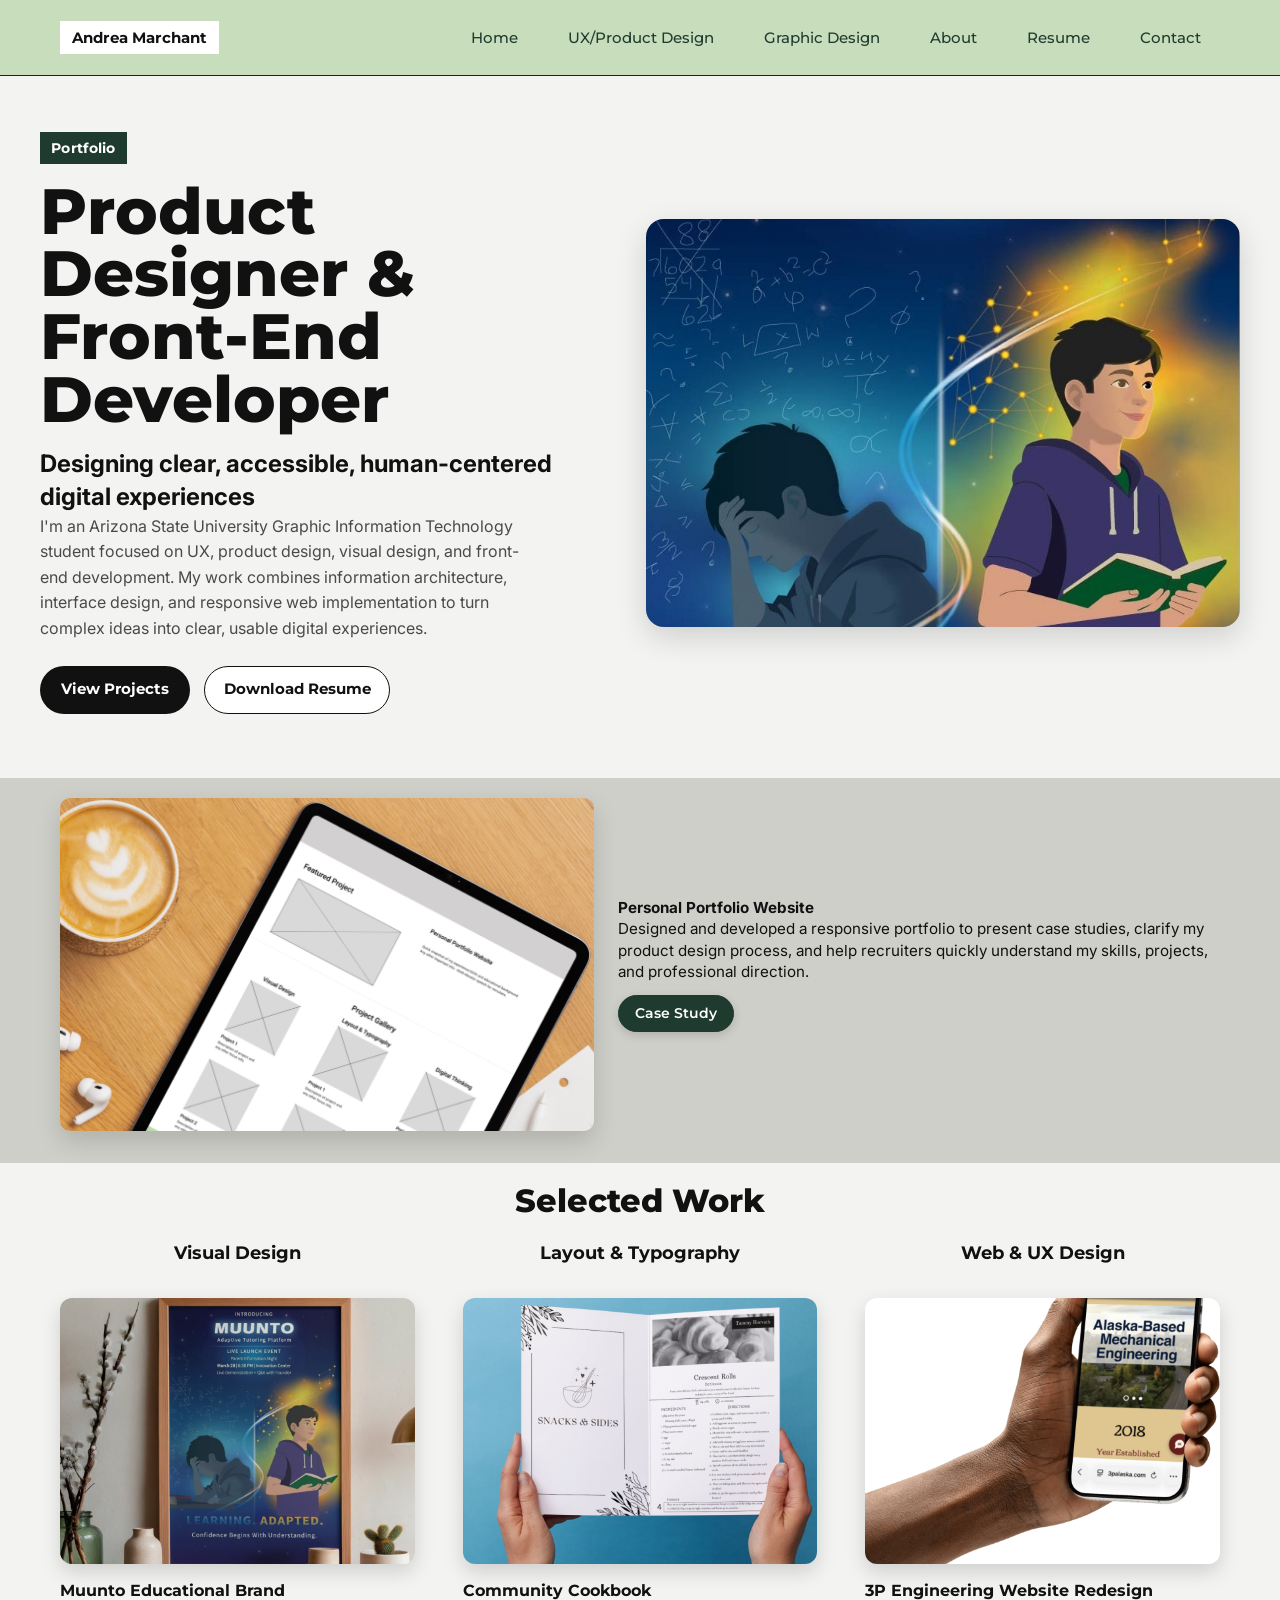
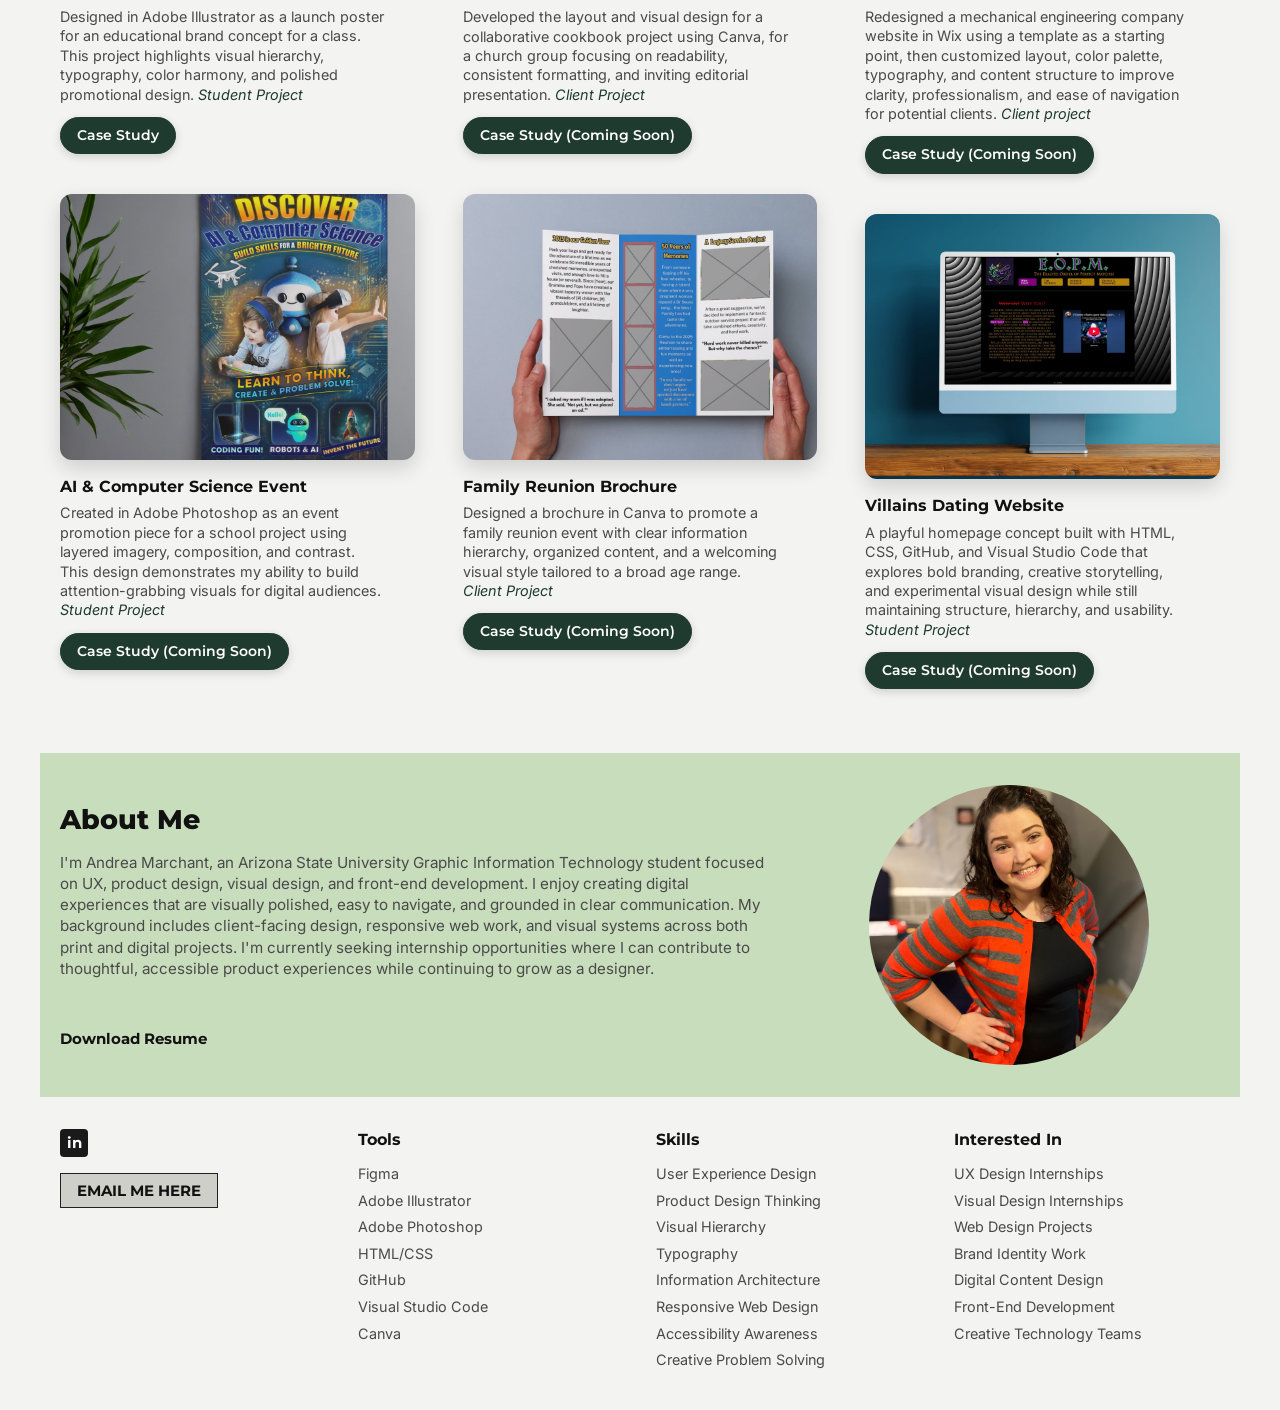
==== commit a08779a4: "added muunto case study" ====
--- a/index.html
+++ b/index.html
@@ -107,7 +107,7 @@
             </p>
 
             <div class="case-study-actions">
-              <a href="projects/muunto.html" class="cs-button">Case Study (Coming Soon)</a>
+              <a href="projects/muunto.html" class="cs-button">Case Study</a>
             </div>
           </article>
 
--- a/styles.css
+++ b/styles.css
@@ -1089,4 +1089,27 @@
     right: 18px;
     font-size: 2rem;
   }
+}
+
+.case-image-large {
+  margin-top: 1.5rem;
+}
+
+.case-image-large img {
+  width: 100%;
+  max-width: 720px;
+  margin: 0 auto;
+  border-radius: 16px;
+  border: 1px solid var(--border-dark);
+  box-shadow: 0 10px 28px var(--shadow);
+  aspect-ratio: auto;
+  object-fit: contain;
+  background: #0f1838;
+}
+
+.case-image-large figcaption {
+  margin-top: 0.75rem;
+  text-align: center;
+  font-size: 0.9rem;
+  color: var(--muted);
 }
